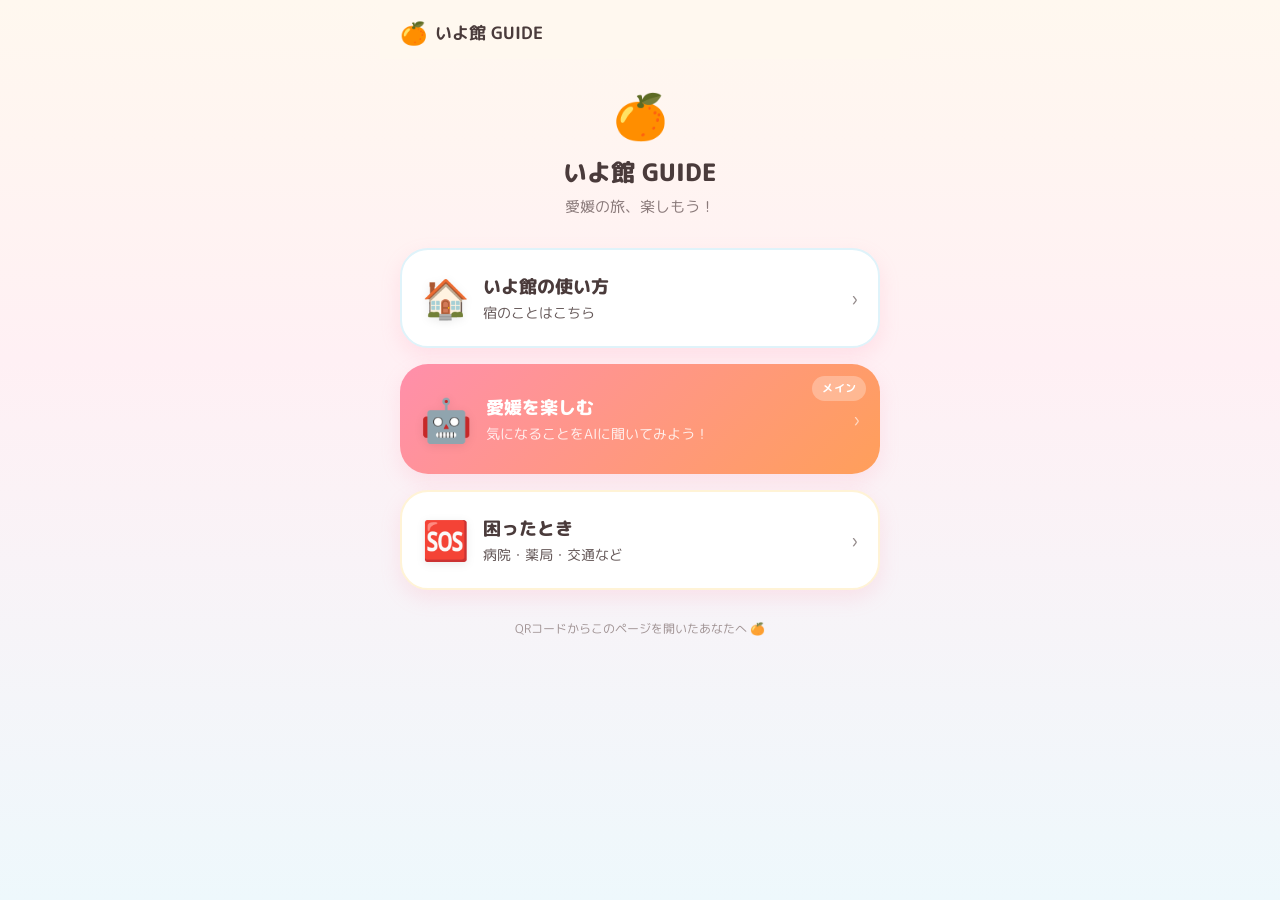
==== index.html @ 909f857b "Phase 1: いよ館 GUIDE プロトタイプ 宿の使い方・愛媛を楽しむ(質問チップ→ChatGPT導線)・困ったときの3本柱を実装  Co-Authored-By: Claude Sonnet " ====
<!DOCTYPE html>
<html lang="ja">
<head>
<meta charset="UTF-8" />
<meta name="viewport" content="width=device-width, initial-scale=1, viewport-fit=cover, maximum-scale=1" />
<title>いよ館 GUIDE｜愛媛の旅コンシェルジュ</title>
<meta name="description" content="いよ館に泊まったら、これを開くだけ。宿の使い方と、愛媛の旅の質問をタップしてAIに聞ける旅コンシェルジュサイト。" />
<meta name="theme-color" content="#ff9f5a" />

<link rel="icon" type="image/svg+xml" href="data:image/svg+xml,%3Csvg xmlns='http://www.w3.org/2000/svg' viewBox='0 0 100 100'%3E%3Cdefs%3E%3ClinearGradient id='g' x1='0' y1='0' x2='1' y2='1'%3E%3Cstop offset='0' stop-color='%23ff9f5a'/%3E%3Cstop offset='1' stop-color='%23ff8fab'/%3E%3C/linearGradient%3E%3C/defs%3E%3Crect width='100' height='100' rx='24' fill='url(%23g)'/%3E%3Ctext x='50' y='66' font-size='54' text-anchor='middle' font-family='sans-serif'%3E%F0%9F%8D%8A%3C/text%3E%3C/svg%3E" />
<link rel="apple-touch-icon" href="data:image/svg+xml,%3Csvg xmlns='http://www.w3.org/2000/svg' viewBox='0 0 180 180'%3E%3Cdefs%3E%3ClinearGradient id='g' x1='0' y1='0' x2='1' y2='1'%3E%3Cstop offset='0' stop-color='%23ff9f5a'/%3E%3Cstop offset='1' stop-color='%23ff8fab'/%3E%3C/linearGradient%3E%3C/defs%3E%3Crect width='180' height='180' fill='url(%23g)'/%3E%3Ctext x='90' y='120' font-size='100' text-anchor='middle' font-family='sans-serif'%3E%F0%9F%8D%8A%3C/text%3E%3C/svg%3E" />
<link rel="manifest" href="manifest.json" />

<link rel="preconnect" href="https://fonts.googleapis.com" />
<link rel="preconnect" href="https://fonts.gstatic.com" crossorigin />
<link href="https://fonts.googleapis.com/css2?family=M+PLUS+Rounded+1c:wght@400;500;700;800;900&display=swap" rel="stylesheet" />

<link rel="stylesheet" href="style.css" />
</head>
<body>
<div id="app"></div>

<script src="data.js"></script>
<script src="app.js"></script>
</body>
</html>
---- style.css ----
/* ============================================================
   いよ館 GUIDE - スタイル
   原宿かわいい × 愛媛 × 旅行 × AI
   ============================================================ */

:root {
  --pink: #ff8fab;
  --pink-soft: #ffe3ec;
  --yellow: #ffca3a;
  --yellow-soft: #fff3d6;
  --orange: #ff9f5a;
  --orange-soft: #ffe8d6;
  --blue: #6fc3df;
  --blue-soft: #dff3fa;
  --cream: #fffaf2;
  --ink: #4a3b3b;
  --ink-soft: #8a7a7a;
  --white: #ffffff;
  --shadow: 0 8px 20px rgba(255, 143, 171, 0.18);
  --shadow-soft: 0 4px 14px rgba(74, 59, 59, 0.08);
  --radius-lg: 28px;
  --radius-md: 20px;
  --radius-sm: 14px;
}

* {
  box-sizing: border-box;
}

html,
body {
  margin: 0;
  padding: 0;
}

body {
  font-family: "M PLUS Rounded 1c", "Hiragino Maru Gothic ProN", "BIZ UDPGothic",
    "Yu Gothic", "Meiryo", sans-serif;
  background: linear-gradient(180deg, #fff8ef 0%, #fff0f4 40%, #eef8fc 100%);
  background-attachment: fixed;
  color: var(--ink);
  -webkit-font-smoothing: antialiased;
  min-height: 100vh;
}

#app {
  max-width: 520px;
  margin: 0 auto;
  min-height: 100vh;
  padding-bottom: 48px;
  position: relative;
}

/* ---------- ヘッダー ---------- */
.top-header {
  display: flex;
  align-items: center;
  gap: 10px;
  padding: 16px 20px 10px;
  position: sticky;
  top: 0;
  z-index: 20;
  background: rgba(255, 248, 239, 0.85);
  backdrop-filter: blur(6px);
}

.logo-link {
  display: flex;
  align-items: center;
  gap: 8px;
  text-decoration: none;
  color: var(--ink);
  font-weight: 700;
  font-size: 17px;
}

.logo-link .logo-emoji {
  font-size: 22px;
}

.back-btn {
  border: none;
  background: var(--white);
  box-shadow: var(--shadow-soft);
  width: 40px;
  height: 40px;
  border-radius: 50%;
  font-size: 18px;
  display: flex;
  align-items: center;
  justify-content: center;
  cursor: pointer;
  flex: none;
  color: var(--ink);
}

.back-btn:active {
  transform: scale(0.94);
}

.header-title {
  font-weight: 700;
  font-size: 16px;
  flex: 1;
  overflow: hidden;
  text-overflow: ellipsis;
  white-space: nowrap;
}

/* ---------- 汎用レイアウト ---------- */
.view {
  padding: 6px 20px 30px;
  animation: fadeSlideIn 0.28s ease;
}

@keyframes fadeSlideIn {
  from {
    opacity: 0;
    transform: translateY(10px);
  }
  to {
    opacity: 1;
    transform: translateY(0);
  }
}

.hero {
  text-align: center;
  padding: 18px 8px 22px;
}

.hero-emoji {
  font-size: 44px;
  display: block;
  margin-bottom: 6px;
}

.hero h1 {
  font-size: 24px;
  margin: 0 0 6px;
  font-weight: 800;
}

.hero p {
  margin: 0;
  color: var(--ink-soft);
  font-size: 15px;
}

.section-title {
  font-size: 15px;
  font-weight: 800;
  color: var(--ink-soft);
  margin: 22px 4px 10px;
  display: flex;
  align-items: center;
  gap: 6px;
}

.section-desc {
  margin: -4px 4px 14px;
  color: var(--ink-soft);
  font-size: 13.5px;
}

/* ---------- ホームの3大カード ---------- */
.home-cards {
  display: flex;
  flex-direction: column;
  gap: 16px;
  margin-top: 8px;
}

.home-card {
  display: flex;
  align-items: center;
  gap: 14px;
  padding: 20px;
  border-radius: var(--radius-lg);
  text-decoration: none;
  color: var(--ink);
  box-shadow: var(--shadow);
  border: none;
  cursor: pointer;
  text-align: left;
  width: 100%;
  font-family: inherit;
  position: relative;
  overflow: hidden;
  transition: transform 0.15s ease;
}

.home-card:active {
  transform: scale(0.98);
}

.home-card.main {
  background: linear-gradient(135deg, var(--pink) 0%, var(--orange) 100%);
  color: var(--white);
  padding: 24px 20px;
}

.home-card.house {
  background: var(--white);
  border: 2px solid var(--blue-soft);
}

.home-card.help {
  background: var(--white);
  border: 2px solid var(--yellow-soft);
}

.home-card .card-emoji {
  font-size: 38px;
  flex: none;
  filter: drop-shadow(0 2px 4px rgba(0, 0, 0, 0.08));
}

.home-card .card-text {
  min-width: 0;
}

.home-card .card-text .card-sub {
  display: block;
}

.home-card.main .card-emoji {
  font-size: 42px;
}

.home-card .card-text {
  display: flex;
  flex-direction: column;
  gap: 3px;
}

.home-card .card-text .card-title {
  font-weight: 800;
  font-size: 18px;
}

.home-card .card-text .card-sub {
  font-size: 13.5px;
  opacity: 0.85;
}

.home-card .card-badge {
  position: absolute;
  top: 12px;
  right: 14px;
  background: rgba(255, 255, 255, 0.28);
  color: var(--white);
  font-size: 11px;
  font-weight: 700;
  padding: 4px 10px;
  border-radius: 20px;
  letter-spacing: 0.02em;
}

.home-card .card-arrow {
  margin-left: auto;
  font-size: 20px;
  flex: none;
  opacity: 0.6;
}

/* ---------- グリッド（施設一覧・カテゴリー一覧） ---------- */
.grid-2 {
  display: grid;
  grid-template-columns: 1fr 1fr;
  gap: 12px;
}

.tile {
  background: var(--white);
  border-radius: var(--radius-md);
  padding: 18px 12px;
  text-align: center;
  box-shadow: var(--shadow-soft);
  border: none;
  cursor: pointer;
  font-family: inherit;
  color: var(--ink);
  display: flex;
  flex-direction: column;
  align-items: center;
  gap: 8px;
  transition: transform 0.15s ease;
}

.tile:active {
  transform: scale(0.96);
}

.tile .tile-emoji {
  font-size: 30px;
}

.tile .tile-title {
  font-weight: 700;
  font-size: 13.5px;
  line-height: 1.3;
}

.tile.c-pink { background: var(--pink-soft); }
.tile.c-orange { background: var(--orange-soft); }
.tile.c-blue { background: var(--blue-soft); }
.tile.c-yellow { background: var(--yellow-soft); }

/* 今日どうする？の特別カード */
.today-card {
  display: flex;
  align-items: center;
  gap: 14px;
  padding: 20px;
  border-radius: var(--radius-lg);
  background: linear-gradient(135deg, #ffd36e 0%, #ff9f5a 100%);
  color: var(--white);
  box-shadow: var(--shadow);
  border: none;
  cursor: pointer;
  width: 100%;
  text-align: left;
  font-family: inherit;
  margin-bottom: 18px;
}

.today-card .card-emoji {
  font-size: 40px;
}

.today-card .card-title {
  font-weight: 800;
  font-size: 18px;
}

.today-card .card-sub {
  font-size: 13px;
  opacity: 0.9;
}

/* ---------- 質問チップ ---------- */
.chip-list {
  display: flex;
  flex-direction: column;
  gap: 10px;
}

.chip-card {
  display: flex;
  align-items: center;
  gap: 10px;
  background: var(--white);
  border-radius: var(--radius-sm);
  padding: 14px 14px;
  box-shadow: var(--shadow-soft);
}

.chip-main {
  flex: 1;
  border: none;
  background: transparent;
  text-align: left;
  font-family: inherit;
  font-size: 14.5px;
  font-weight: 700;
  color: var(--ink);
  cursor: pointer;
  padding: 4px 2px;
}

.chip-copy {
  flex: none;
  border: none;
  background: var(--cream);
  width: 38px;
  height: 38px;
  border-radius: 50%;
  font-size: 15px;
  cursor: pointer;
  display: flex;
  align-items: center;
  justify-content: center;
}

.chip-copy:active {
  transform: scale(0.9);
}

.chip-copy.copied {
  background: var(--blue-soft);
}

.category-banner {
  border-radius: var(--radius-lg);
  padding: 22px 18px;
  margin-bottom: 18px;
  color: var(--white);
  text-align: center;
}

.category-banner .banner-emoji {
  font-size: 34px;
  display: block;
  margin-bottom: 6px;
}

.category-banner .banner-title {
  font-weight: 800;
  font-size: 19px;
  margin-bottom: 2px;
}

.category-banner .banner-sub {
  font-size: 13.5px;
  opacity: 0.9;
}

.category-banner.bg-pink { background: linear-gradient(135deg, #ff8fab, #ffb6c1); }
.category-banner.bg-orange { background: linear-gradient(135deg, #ff9f5a, #ffca7a); }
.category-banner.bg-blue { background: linear-gradient(135deg, #6fc3df, #9fdcee); }
.category-banner.bg-yellow { background: linear-gradient(135deg, #ffca3a, #ffdd6e); color: var(--ink); }

/* ---------- 施設詳細 ---------- */
.detail-photo {
  height: 160px;
  border-radius: var(--radius-md);
  background: repeating-linear-gradient(
    45deg,
    #fff0f4,
    #fff0f4 10px,
    #ffe8ee 10px,
    #ffe8ee 20px
  );
  display: flex;
  align-items: center;
  justify-content: center;
  color: var(--ink-soft);
  font-size: 13.5px;
  margin-bottom: 16px;
  text-align: center;
  padding: 12px;
}

.step-list {
  list-style: none;
  margin: 0 0 16px;
  padding: 0;
  display: flex;
  flex-direction: column;
  gap: 10px;
}

.step-list li {
  display: flex;
  gap: 12px;
  align-items: flex-start;
  background: var(--white);
  border-radius: var(--radius-sm);
  padding: 12px 14px;
  box-shadow: var(--shadow-soft);
  font-size: 14px;
}

.step-num {
  flex: none;
  width: 26px;
  height: 26px;
  border-radius: 50%;
  background: var(--orange-soft);
  color: var(--orange);
  font-weight: 800;
  font-size: 13px;
  display: flex;
  align-items: center;
  justify-content: center;
}

.owner-note {
  border: 2px dashed #f3c9d4;
  border-radius: var(--radius-sm);
  padding: 14px;
  font-size: 13px;
  color: var(--ink-soft);
  text-align: center;
  background: #fffafc;
}

/* ---------- 困ったとき ---------- */
.help-list {
  display: flex;
  flex-direction: column;
  gap: 10px;
}

.help-item {
  background: var(--white);
  border-radius: var(--radius-sm);
  box-shadow: var(--shadow-soft);
  overflow: hidden;
}

.help-head {
  display: flex;
  align-items: center;
  gap: 12px;
  padding: 14px;
  width: 100%;
  border: none;
  background: transparent;
  font-family: inherit;
  cursor: pointer;
  text-align: left;
}

.help-head .help-emoji {
  font-size: 24px;
  flex: none;
}

.help-head .help-title {
  flex: 1;
  font-weight: 700;
  font-size: 15px;
}

.help-head .chevron {
  color: var(--ink-soft);
  transition: transform 0.2s ease;
}

.help-item.open .chevron {
  transform: rotate(90deg);
}

.help-body {
  display: none;
  padding: 0 14px 16px;
}

.help-item.open .help-body {
  display: block;
}

.help-field {
  font-size: 13.5px;
  color: var(--ink-soft);
  margin-bottom: 4px;
}

.help-note {
  border: 2px dashed #d8ecf4;
  border-radius: var(--radius-sm);
  padding: 10px 12px;
  font-size: 12.5px;
  color: var(--ink-soft);
  margin-bottom: 10px;
  background: #f7fcfe;
}

.help-actions {
  display: flex;
  gap: 8px;
  margin-top: 8px;
  flex-wrap: wrap;
}

.pill-btn {
  flex: 1;
  min-width: 120px;
  text-align: center;
  padding: 10px 10px;
  border-radius: 20px;
  border: none;
  font-family: inherit;
  font-weight: 700;
  font-size: 12.5px;
  cursor: pointer;
  text-decoration: none;
  display: inline-flex;
  align-items: center;
  justify-content: center;
  gap: 4px;
}

.pill-btn.map {
  background: var(--blue-soft);
  color: #227a99;
}

.pill-btn.ai {
  background: var(--pink-soft);
  color: #c23a63;
}

/* ---------- CTAボタン（ChatGPTへ） ---------- */
.cta-btn {
  display: flex;
  align-items: center;
  justify-content: center;
  gap: 8px;
  width: 100%;
  padding: 15px;
  border-radius: 26px;
  border: none;
  background: linear-gradient(135deg, #10a37f, #1ac599);
  color: var(--white);
  font-weight: 800;
  font-size: 15px;
  cursor: pointer;
  box-shadow: 0 8px 18px rgba(16, 163, 127, 0.3);
  text-decoration: none;
  font-family: inherit;
}

.cta-btn:active {
  transform: scale(0.98);
}

/* ---------- 今日どうする？フォーム ---------- */
.field-block {
  margin-bottom: 18px;
}

.field-label {
  font-weight: 700;
  font-size: 14px;
  margin-bottom: 8px;
}

.option-row {
  display: flex;
  flex-wrap: wrap;
  gap: 8px;
}

.option-btn {
  padding: 9px 14px;
  border-radius: 20px;
  border: 2px solid #ffe0c2;
  background: var(--white);
  font-family: inherit;
  font-size: 13.5px;
  font-weight: 700;
  color: var(--ink);
  cursor: pointer;
}

.option-btn.selected {
  background: linear-gradient(135deg, #ffd36e, #ff9f5a);
  border-color: transparent;
  color: var(--white);
}

.sticky-cta {
  position: sticky;
  bottom: 14px;
  margin-top: 20px;
}

/* ---------- 空きスペース / フッター ---------- */
.footer-note {
  text-align: center;
  color: var(--ink-soft);
  font-size: 12px;
  margin-top: 30px;
  opacity: 0.8;
}

/* ---------- トースト ---------- */
.toast {
  position: fixed;
  left: 50%;
  bottom: 26px;
  transform: translateX(-50%) translateY(20px);
  background: var(--ink);
  color: var(--white);
  padding: 10px 20px;
  border-radius: 20px;
  font-size: 13px;
  opacity: 0;
  pointer-events: none;
  transition: all 0.25s ease;
  z-index: 50;
  white-space: nowrap;
}

.toast.show {
  opacity: 1;
  transform: translateX(-50%) translateY(0);
}
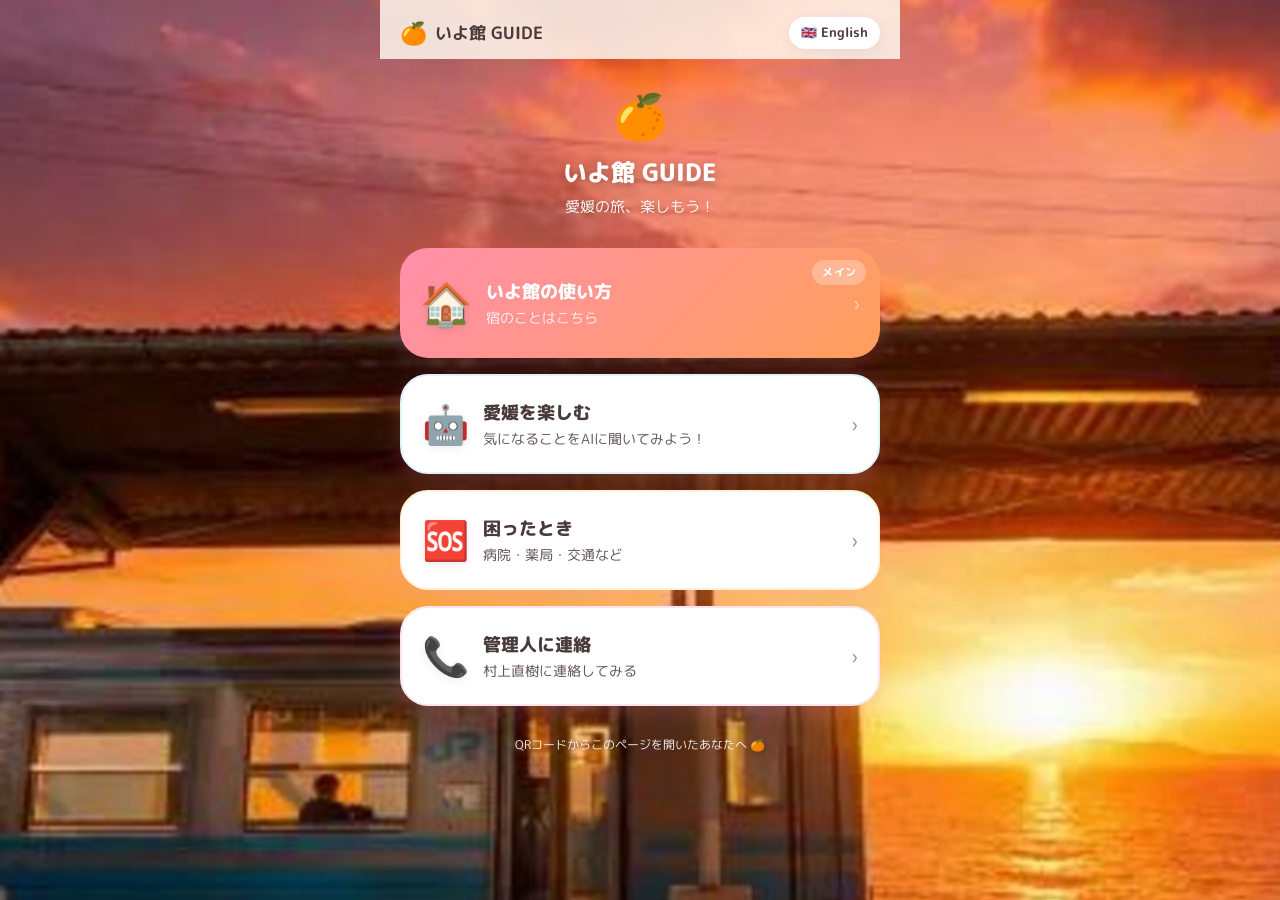
==== commit dac9259b: "ファビコン・ホーム画面アイコンをみかんのベクターアイコンに変更 角丸四角の背景を廃止し、背景透過のみかん単体(葉・軸付き)をアイコン全体に大きく配置。 JP/EN両方のfavicon・apple-to" ====
--- a/index.html
+++ b/index.html
@@ -7,8 +7,8 @@
 <meta name="description" content="いよ館に泊まったら、これを開くだけ。宿の使い方と、愛媛の旅の質問をタップしてAIに聞ける旅コンシェルジュサイト。" />
 <meta name="theme-color" content="#ff9f5a" />
 
-<link rel="icon" type="image/svg+xml" href="data:image/svg+xml,%3Csvg xmlns='http://www.w3.org/2000/svg' viewBox='0 0 100 100'%3E%3Cdefs%3E%3ClinearGradient id='g' x1='0' y1='0' x2='1' y2='1'%3E%3Cstop offset='0' stop-color='%23ff9f5a'/%3E%3Cstop offset='1' stop-color='%23ff8fab'/%3E%3C/linearGradient%3E%3C/defs%3E%3Crect width='100' height='100' rx='24' fill='url(%23g)'/%3E%3Ctext x='50' y='66' font-size='54' text-anchor='middle' font-family='sans-serif'%3E%F0%9F%8D%8A%3C/text%3E%3C/svg%3E" />
-<link rel="apple-touch-icon" href="data:image/svg+xml,%3Csvg xmlns='http://www.w3.org/2000/svg' viewBox='0 0 180 180'%3E%3Cdefs%3E%3ClinearGradient id='g' x1='0' y1='0' x2='1' y2='1'%3E%3Cstop offset='0' stop-color='%23ff9f5a'/%3E%3Cstop offset='1' stop-color='%23ff8fab'/%3E%3C/linearGradient%3E%3C/defs%3E%3Crect width='180' height='180' fill='url(%23g)'/%3E%3Ctext x='90' y='120' font-size='100' text-anchor='middle' font-family='sans-serif'%3E%F0%9F%8D%8A%3C/text%3E%3C/svg%3E" />
+<link rel="icon" type="image/svg+xml" href="data:image/svg+xml,%3Csvg%20xmlns%3D%22http%3A%2F%2Fwww.w3.org%2F2000%2Fsvg%22%20viewBox%3D%220%200%20100%20100%22%3E%3Cdefs%3E%3CradialGradient%20id%3D%22b%22%20cx%3D%2234%25%22%20cy%3D%2230%25%22%20r%3D%2278%25%22%3E%3Cstop%20offset%3D%220%25%22%20stop-color%3D%22%23ffc670%22%2F%3E%3Cstop%20offset%3D%2255%25%22%20stop-color%3D%22%23ff9f1c%22%2F%3E%3Cstop%20offset%3D%22100%25%22%20stop-color%3D%22%23f2760a%22%2F%3E%3C%2FradialGradient%3E%3C%2Fdefs%3E%3Cpath%20d%3D%22M50%2020%20C54%2010%2066%208%2074%2015%20C66%2021%2056%2022%2050%2020%20Z%22%20fill%3D%22%235cb85c%22%2F%3E%3Cpath%20d%3D%22M50%2020%20C46%2010%2034%208%2026%2015%20C34%2021%2044%2022%2050%2020%20Z%22%20fill%3D%22%234a9e4a%22%2F%3E%3Crect%20x%3D%2247%22%20y%3D%2214%22%20width%3D%226%22%20height%3D%2210%22%20rx%3D%223%22%20fill%3D%22%237a4a24%22%2F%3E%3Ccircle%20cx%3D%2250%22%20cy%3D%2258%22%20r%3D%2241%22%20fill%3D%22url(%23b)%22%2F%3E%3Cellipse%20cx%3D%2235%22%20cy%3D%2242%22%20rx%3D%2211%22%20ry%3D%227%22%20fill%3D%22%23ffffff%22%20opacity%3D%220.32%22%2F%3E%3C%2Fsvg%3E" />
+<link rel="apple-touch-icon" href="data:image/svg+xml,%3Csvg%20xmlns%3D%22http%3A%2F%2Fwww.w3.org%2F2000%2Fsvg%22%20viewBox%3D%220%200%20100%20100%22%3E%3Cdefs%3E%3CradialGradient%20id%3D%22b2%22%20cx%3D%2234%25%22%20cy%3D%2230%25%22%20r%3D%2278%25%22%3E%3Cstop%20offset%3D%220%25%22%20stop-color%3D%22%23ffc670%22%2F%3E%3Cstop%20offset%3D%2255%25%22%20stop-color%3D%22%23ff9f1c%22%2F%3E%3Cstop%20offset%3D%22100%25%22%20stop-color%3D%22%23f2760a%22%2F%3E%3C%2FradialGradient%3E%3C%2Fdefs%3E%3Cpath%20d%3D%22M50%2020%20C54%2010%2066%208%2074%2015%20C66%2021%2056%2022%2050%2020%20Z%22%20fill%3D%22%235cb85c%22%2F%3E%3Cpath%20d%3D%22M50%2020%20C46%2010%2034%208%2026%2015%20C34%2021%2044%2022%2050%2020%20Z%22%20fill%3D%22%234a9e4a%22%2F%3E%3Crect%20x%3D%2247%22%20y%3D%2214%22%20width%3D%226%22%20height%3D%2210%22%20rx%3D%223%22%20fill%3D%22%237a4a24%22%2F%3E%3Ccircle%20cx%3D%2250%22%20cy%3D%2258%22%20r%3D%2241%22%20fill%3D%22url(%23b2)%22%2F%3E%3Cellipse%20cx%3D%2235%22%20cy%3D%2242%22%20rx%3D%2211%22%20ry%3D%227%22%20fill%3D%22%23ffffff%22%20opacity%3D%220.32%22%2F%3E%3C%2Fsvg%3E" />
 <link rel="manifest" href="manifest.json" />
 
 <link rel="preconnect" href="https://fonts.googleapis.com" />
--- a/style.css
+++ b/style.css
@@ -36,11 +36,31 @@
 body {
   font-family: "M PLUS Rounded 1c", "Hiragino Maru Gothic ProN", "BIZ UDPGothic",
     "Yu Gothic", "Meiryo", sans-serif;
-  background: linear-gradient(180deg, #fff8ef 0%, #fff0f4 40%, #eef8fc 100%);
-  background-attachment: fixed;
+  background: #fff3ea;
   color: var(--ink);
   -webkit-font-smoothing: antialiased;
   min-height: 100vh;
+  position: relative;
+}
+
+/* 背景写真（下灘駅・夕日）。position:fixedの疑似要素でビューポート基準にすることで、
+   ページが長くてもcoverが正しく効き、iOSでもスクロール時にガクつかない。 */
+body::before {
+  content: "";
+  position: fixed;
+  inset: 0;
+  z-index: -1;
+  background-image: url("assets/bg-sunset.jpg");
+  background-size: cover;
+  background-position: center 30%;
+  background-repeat: no-repeat;
+}
+
+body::after {
+  content: "";
+  position: fixed;
+  inset: 0;
+  z-index: -1;
 }
 
 #app {
@@ -64,6 +84,27 @@
   backdrop-filter: blur(6px);
 }
 
+.lang-switch {
+  margin-left: auto;
+  flex: none;
+  display: inline-flex;
+  align-items: center;
+  gap: 4px;
+  padding: 7px 12px;
+  border-radius: 20px;
+  background: var(--white);
+  box-shadow: var(--shadow-soft);
+  color: var(--ink);
+  text-decoration: none;
+  font-size: 12.5px;
+  font-weight: 700;
+  white-space: nowrap;
+}
+
+.lang-switch:active {
+  transform: scale(0.95);
+}
+
 .logo-link {
   display: flex;
   align-items: center;
@@ -105,6 +146,8 @@
   overflow: hidden;
   text-overflow: ellipsis;
   white-space: nowrap;
+  text-decoration: none;
+  color: inherit;
 }
 
 /* ---------- 汎用レイアウト ---------- */
@@ -139,18 +182,22 @@
   font-size: 24px;
   margin: 0 0 6px;
   font-weight: 800;
+  color: var(--white);
+  text-shadow: 0 2px 10px rgba(0, 0, 0, 0.28);
 }
 
 .hero p {
   margin: 0;
-  color: var(--ink-soft);
+  color: rgba(255, 255, 255, 0.94);
   font-size: 15px;
+  text-shadow: 0 1px 6px rgba(0, 0, 0, 0.24);
 }
 
 .section-title {
   font-size: 15px;
   font-weight: 800;
-  color: var(--ink-soft);
+  color: var(--white);
+  text-shadow: 0 1px 6px rgba(0, 0, 0, 0.24);
   margin: 22px 4px 10px;
   display: flex;
   align-items: center;
@@ -159,7 +206,8 @@
 
 .section-desc {
   margin: -4px 4px 14px;
-  color: var(--ink-soft);
+  color: rgba(255, 255, 255, 0.92);
+  text-shadow: 0 1px 6px rgba(0, 0, 0, 0.24);
   font-size: 13.5px;
 }
 
@@ -208,6 +256,11 @@
 .home-card.help {
   background: var(--white);
   border: 2px solid var(--yellow-soft);
+}
+
+.home-card.contact {
+  background: var(--white);
+  border: 2px solid var(--pink-soft);
 }
 
 .home-card .card-emoji {
@@ -626,6 +679,8 @@
   font-weight: 700;
   font-size: 14px;
   margin-bottom: 8px;
+  color: var(--white);
+  text-shadow: 0 1px 6px rgba(0, 0, 0, 0.24);
 }
 
 .option-row {
@@ -661,10 +716,253 @@
 /* ---------- 空きスペース / フッター ---------- */
 .footer-note {
   text-align: center;
-  color: var(--ink-soft);
+  color: rgba(255, 255, 255, 0.9);
+  text-shadow: 0 1px 6px rgba(0, 0, 0, 0.24);
   font-size: 12px;
   margin-top: 30px;
-  opacity: 0.8;
+}
+
+/* ---------- ページ下部の移動カード（3枚横並び） ---------- */
+.footer-nav {
+  display: flex;
+  gap: 6px;
+  margin: 4px 0 22px;
+}
+
+.footer-nav-card {
+  flex: 1;
+  min-width: 0;
+  display: flex;
+  flex-direction: column;
+  align-items: center;
+  justify-content: center;
+  gap: 6px;
+  padding: 12px 2px;
+  border: none;
+  border-radius: var(--radius-sm);
+  box-shadow: var(--shadow-soft);
+  font-family: inherit;
+  color: var(--ink);
+  cursor: pointer;
+  text-align: center;
+  transition: transform 0.15s ease;
+}
+
+.footer-nav-card:active {
+  transform: scale(0.96);
+}
+
+.footer-nav-card .fn-emoji {
+  font-size: 19px;
+}
+
+.footer-nav-card .fn-label {
+  font-size: 9.5px;
+  font-weight: 700;
+  line-height: 1.25;
+}
+
+.footer-nav-card.fn-house {
+  background: var(--blue-soft);
+}
+
+.footer-nav-card.fn-ehime {
+  background: linear-gradient(135deg, var(--pink), var(--orange));
+  color: var(--white);
+}
+
+.footer-nav-card.fn-help {
+  background: var(--yellow-soft);
+}
+
+.footer-nav-card.fn-current {
+  box-shadow: inset 0 0 0 2px rgba(74, 59, 59, 0.18);
+  opacity: 0.6;
+}
+
+.footer-nav-card.fn-contact {
+  background: var(--pink-soft);
+}
+
+/* ---------- 📞 管理人に連絡 ---------- */
+.contact-hero {
+  text-align: center;
+  padding: 10px 0 6px;
+}
+
+.contact-photo {
+  width: 112px;
+  height: 112px;
+  border-radius: 50%;
+  object-fit: cover;
+  background: var(--white);
+  border: 4px solid var(--white);
+  box-shadow: var(--shadow);
+  margin-bottom: 12px;
+}
+
+.contact-message {
+  margin: 0;
+  font-weight: 700;
+  font-size: 16px;
+  color: var(--white);
+  text-shadow: 0 1px 6px rgba(0, 0, 0, 0.24);
+}
+
+.contact-card {
+  background: var(--white);
+  border-radius: var(--radius-md);
+  box-shadow: var(--shadow-soft);
+  padding: 18px;
+  text-align: center;
+  margin-top: 18px;
+  display: flex;
+  flex-direction: column;
+  gap: 12px;
+}
+
+.contact-name {
+  font-size: 18px;
+  font-weight: 800;
+}
+
+.contact-name.is-placeholder {
+  font-size: 13px;
+  font-weight: 500;
+  color: var(--ink-soft);
+  border: 2px dashed #f3c9d4;
+  border-radius: var(--radius-sm);
+  padding: 10px;
+  background: #fffafc;
+}
+
+.contact-tel-btn {
+  background: linear-gradient(135deg, var(--blue), #8ecae6);
+  box-shadow: 0 8px 18px rgba(111, 195, 223, 0.3);
+}
+
+.sns-row {
+  display: flex;
+  gap: 10px;
+}
+
+.sns-btn {
+  flex: 1;
+  display: flex;
+  align-items: center;
+  justify-content: center;
+  gap: 6px;
+  padding: 11px 10px;
+  border-radius: 20px;
+  background: var(--cream);
+  color: var(--ink);
+  text-decoration: none;
+  font-weight: 700;
+  font-size: 13px;
+}
+
+.sns-btn .sns-emoji {
+  font-size: 15px;
+}
+
+.line-card {
+  background: var(--white);
+  border-radius: var(--radius-md);
+  box-shadow: var(--shadow-soft);
+  padding: 20px;
+  text-align: center;
+  margin-bottom: 6px;
+}
+
+.line-cta-btn {
+  background: linear-gradient(135deg, #06c755, #3ddc84);
+  box-shadow: 0 8px 18px rgba(6, 199, 85, 0.32);
+  margin-bottom: 14px;
+}
+
+.line-id {
+  font-size: 14px;
+  font-weight: 700;
+  margin-bottom: 6px;
+}
+
+.line-id.is-placeholder {
+  font-size: 13px;
+  font-weight: 500;
+  color: var(--ink-soft);
+  border: 2px dashed #f3c9d4;
+  border-radius: var(--radius-sm);
+  padding: 10px;
+  background: #fffafc;
+  margin-bottom: 6px;
+}
+
+.qr-secondary {
+  margin-top: 16px;
+  padding-top: 16px;
+  border-top: 1px dashed #eee2e2;
+}
+
+.line-qr-img {
+  width: 180px;
+  height: 180px;
+  border-radius: var(--radius-sm);
+  box-shadow: var(--shadow-soft);
+  display: block;
+  margin: 0 auto;
+}
+
+.line-qr-img.is-secondary {
+  width: 128px;
+  height: 128px;
+}
+
+.line-hint {
+  margin: 0 0 12px;
+  font-size: 12.5px;
+  color: var(--ink-soft);
+}
+
+/* OGPカード風のリンクカード */
+.link-card {
+  display: block;
+  background: var(--white);
+  border-radius: var(--radius-md);
+  box-shadow: var(--shadow-soft);
+  overflow: hidden;
+  text-decoration: none;
+  color: var(--ink);
+  border: 1px solid #eee2e2;
+}
+
+.link-card-img {
+  width: 100%;
+  aspect-ratio: 1.91 / 1;
+  object-fit: cover;
+  display: block;
+  background: var(--cream);
+}
+
+.link-card-body {
+  padding: 14px 16px 16px;
+}
+
+.link-card-title {
+  font-weight: 800;
+  font-size: 15.5px;
+  margin-bottom: 3px;
+}
+
+.link-card-desc {
+  font-size: 13px;
+  color: var(--ink-soft);
+  margin-bottom: 6px;
+}
+
+.link-card-url {
+  font-size: 11.5px;
+  color: #7a9a3a;
+  font-weight: 700;
 }
 
 /* ---------- トースト ---------- */
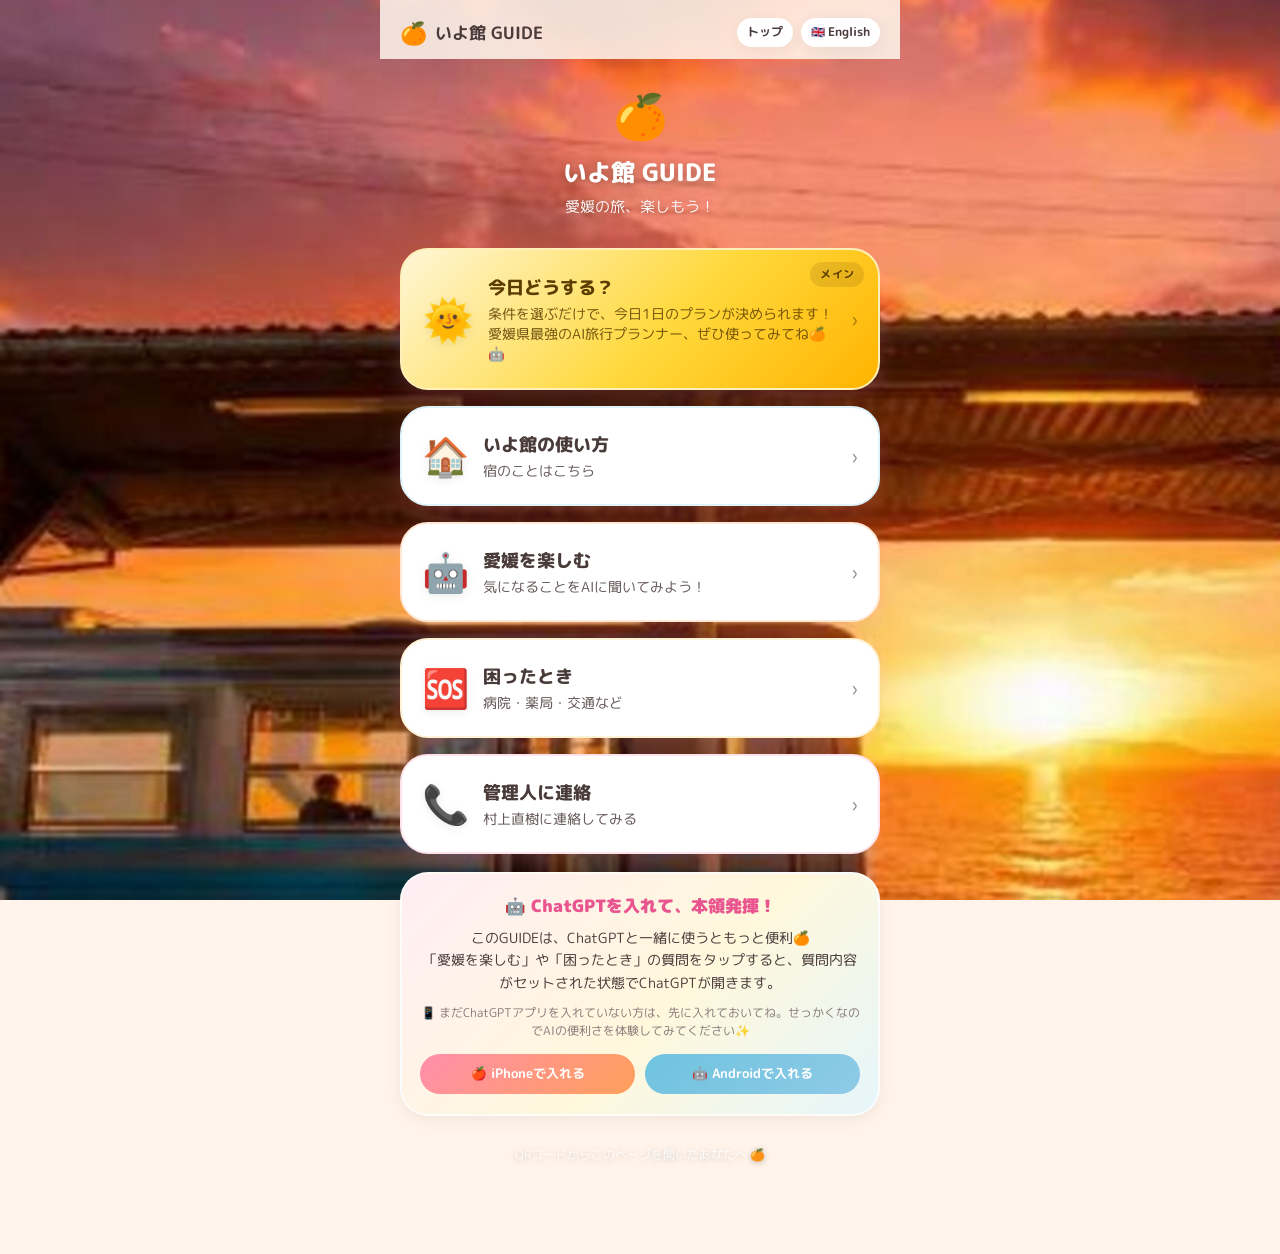
==== commit 575f83bf: "全ページ共通の背景をループ動画に変更 body::beforeの夕日写真をz-index:-2のフォールバックとして残しつつ、その上に <video autoplay loop muted plays" ====
--- a/index.html
+++ b/index.html
@@ -18,6 +18,9 @@
 <link rel="stylesheet" href="style.css" />
 </head>
 <body>
+<video class="site-bg-video" autoplay loop muted playsinline>
+  <source src="assets/house-loop.mp4" type="video/mp4" />
+</video>
 <div id="app"></div>
 
 <script src="data.js"></script>
--- a/style.css
+++ b/style.css
@@ -49,18 +49,23 @@
   content: "";
   position: fixed;
   inset: 0;
-  z-index: -1;
+  z-index: -2;
   background-image: url("assets/bg-sunset.jpg");
   background-size: cover;
   background-position: center 30%;
   background-repeat: no-repeat;
 }
 
-body::after {
-  content: "";
+/* 全ページ共通の背景ループ動画。読み込み前/失敗時は body::before の写真がそのまま見える */
+.site-bg-video {
   position: fixed;
   inset: 0;
   z-index: -1;
+  width: 100%;
+  height: 100%;
+  object-fit: cover;
+  object-position: center 30%;
+  pointer-events: none;
 }
 
 #app {
@@ -75,7 +80,7 @@
 .top-header {
   display: flex;
   align-items: center;
-  gap: 10px;
+  gap: 8px;
   padding: 16px 20px 10px;
   position: sticky;
   top: 0;
@@ -84,24 +89,29 @@
   backdrop-filter: blur(6px);
 }
 
-.lang-switch {
-  margin-left: auto;
+.lang-switch,
+.top-link {
   flex: none;
   display: inline-flex;
   align-items: center;
   gap: 4px;
-  padding: 7px 12px;
+  padding: 6px 10px;
   border-radius: 20px;
   background: var(--white);
   box-shadow: var(--shadow-soft);
   color: var(--ink);
   text-decoration: none;
-  font-size: 12.5px;
+  font-size: 11.5px;
   font-weight: 700;
   white-space: nowrap;
 }
 
-.lang-switch:active {
+.top-link {
+  margin-left: auto;
+}
+
+.lang-switch:active,
+.top-link:active {
   transform: scale(0.95);
 }
 
@@ -170,6 +180,70 @@
 .hero {
   text-align: center;
   padding: 18px 8px 22px;
+}
+
+/* ---------- いよ館の使い方：背景ループ動画ヒーロー（試験実装） ---------- */
+.house-hero-video {
+  position: relative;
+  width: 100%;
+  height: 220px;
+  border-radius: var(--radius-lg);
+  overflow: hidden;
+  margin: 8px 0 18px;
+  box-shadow: var(--shadow);
+  background: var(--cream);
+}
+
+.house-hero-video-el {
+  position: absolute;
+  inset: 0;
+  width: 100%;
+  height: 100%;
+  object-fit: cover;
+  object-position: center;
+}
+
+.house-hero-video-overlay {
+  position: absolute;
+  inset: 0;
+  background: linear-gradient(180deg, rgba(20, 12, 8, 0.12) 0%, rgba(20, 12, 8, 0.48) 100%);
+}
+
+.house-hero-video-text {
+  position: relative;
+  z-index: 1;
+  height: 100%;
+  display: flex;
+  flex-direction: column;
+  align-items: center;
+  justify-content: center;
+  text-align: center;
+  padding: 16px;
+}
+
+.house-hero-video-text .hero-emoji {
+  font-size: 38px;
+  display: block;
+  margin-bottom: 4px;
+  filter: drop-shadow(0 2px 6px rgba(0, 0, 0, 0.35));
+}
+
+.house-hero-video-text h1 {
+  color: var(--white);
+  margin: 2px 0 4px;
+  text-shadow: 0 2px 8px rgba(0, 0, 0, 0.35);
+}
+
+.house-hero-video-text p {
+  color: rgba(255, 255, 255, 0.92);
+  margin: 0;
+  text-shadow: 0 1px 6px rgba(0, 0, 0, 0.3);
+}
+
+@media (min-width: 600px) {
+  .house-hero-video {
+    height: 300px;
+  }
 }
 
 .hero-emoji {
@@ -243,9 +317,65 @@
 }
 
 .home-card.main {
-  background: linear-gradient(135deg, var(--pink) 0%, var(--orange) 100%);
-  color: var(--white);
+  background: linear-gradient(135deg, #fff6d8 0%, #ffd93d 55%, #ffb300 100%);
+  border: 2px solid #ffefb8;
+  color: #5c3d00;
   padding: 24px 20px;
+  animation: cardGoldGlow 2.4s ease-in-out infinite;
+}
+
+.home-card.main .card-badge {
+  background: rgba(92, 61, 0, 0.14);
+  color: #5c3d00;
+}
+
+.home-card.main .card-arrow {
+  color: #5c3d00;
+  opacity: 0.55;
+}
+
+.home-card.main::after {
+  content: "";
+  position: absolute;
+  top: 0;
+  left: -60%;
+  width: 45%;
+  height: 100%;
+  background: linear-gradient(115deg, transparent, rgba(255, 255, 255, 0.85), transparent);
+  transform: skewX(-20deg);
+  animation: cardGoldShine 2.8s ease-in-out infinite;
+  pointer-events: none;
+}
+
+@keyframes cardGoldGlow {
+  0%,
+  100% {
+    box-shadow: var(--shadow), 0 0 8px rgba(255, 190, 0, 0.35);
+  }
+  50% {
+    box-shadow: var(--shadow), 0 0 20px rgba(255, 190, 0, 0.85);
+  }
+}
+
+@keyframes cardGoldShine {
+  0% {
+    left: -60%;
+  }
+  45% {
+    left: 130%;
+  }
+  100% {
+    left: 130%;
+  }
+}
+
+@media (prefers-reduced-motion: reduce) {
+  .home-card.main {
+    animation: none;
+  }
+  .home-card.main::after {
+    display: none;
+  }
 }
 
 .home-card.house {
@@ -261,6 +391,11 @@
 .home-card.contact {
   background: var(--white);
   border: 2px solid var(--pink-soft);
+}
+
+.home-card.ehime {
+  background: var(--white);
+  border: 2px solid var(--orange-soft);
 }
 
 .home-card .card-emoji {
@@ -295,6 +430,71 @@
 .home-card .card-text .card-sub {
   font-size: 13.5px;
   opacity: 0.85;
+}
+
+/* ---------- ChatGPTアプリ案内カード（トップページのみ） ---------- */
+.promo-card {
+  background: linear-gradient(135deg, #ffeef5 0%, #fff8dc 55%, #e6f6fb 100%);
+  border: 2px solid rgba(255, 255, 255, 0.7);
+  border-radius: var(--radius-lg);
+  padding: 20px 18px;
+  margin-top: 18px;
+  box-shadow: var(--shadow-soft);
+  text-align: center;
+}
+
+.promo-title {
+  font-weight: 900;
+  font-size: 16.5px;
+  color: #e8558f;
+  line-height: 1.4;
+  margin: 0 0 10px;
+}
+
+.promo-lead {
+  font-size: 13.5px;
+  color: var(--ink);
+  line-height: 1.65;
+  margin: 0 0 10px;
+}
+
+.promo-note {
+  font-size: 12px;
+  color: var(--ink-soft);
+  line-height: 1.5;
+  margin: 0 0 14px;
+}
+
+.promo-actions {
+  display: flex;
+  gap: 10px;
+}
+
+.promo-btn {
+  flex: 1;
+  display: flex;
+  align-items: center;
+  justify-content: center;
+  gap: 6px;
+  padding: 11px 8px;
+  border-radius: 20px;
+  font-weight: 700;
+  font-size: 12.5px;
+  text-decoration: none;
+  color: var(--white);
+  white-space: nowrap;
+}
+
+.promo-btn:active {
+  transform: scale(0.97);
+}
+
+.promo-btn.ios {
+  background: linear-gradient(135deg, var(--pink), var(--orange));
+}
+
+.promo-btn.android {
+  background: linear-gradient(135deg, var(--blue), #8ecae6);
 }
 
 .home-card .card-badge {
@@ -539,111 +739,81 @@
   background: #fffafc;
 }
 
-/* ---------- 困ったとき ---------- */
-.help-list {
+/* ---------- 困ったとき（緊急バナー + SOSチップ） ---------- */
+.emergency-banner {
+  background: linear-gradient(135deg, #ff5f6d, #ff8f70);
+  border-radius: var(--radius-lg);
+  padding: 18px;
+  margin-bottom: 20px;
+  box-shadow: var(--shadow);
+}
+
+.emergency-banner-title {
+  color: var(--white);
+  text-align: center;
+  font-weight: 800;
+  font-size: 14px;
+  margin-bottom: 12px;
+}
+
+.emergency-actions {
+  display: flex;
+  gap: 10px;
+}
+
+.emergency-btn {
+  flex: 1;
   display: flex;
   flex-direction: column;
-  gap: 10px;
-}
-
-.help-item {
-  background: var(--white);
-  border-radius: var(--radius-sm);
-  box-shadow: var(--shadow-soft);
-  overflow: hidden;
-}
-
-.help-head {
+  align-items: center;
+  gap: 4px;
+  background: rgba(255, 255, 255, 0.2);
+  border-radius: var(--radius-md);
+  padding: 12px 8px;
+  color: var(--white);
+  text-decoration: none;
+  font-weight: 700;
+  font-size: 12.5px;
+  text-align: center;
+}
+
+.emergency-btn:active {
+  transform: scale(0.97);
+}
+
+.emergency-btn .emergency-num {
+  font-size: 22px;
+  font-weight: 800;
+}
+
+.sos-chip-main {
   display: flex;
   align-items: center;
   gap: 12px;
-  padding: 14px;
   width: 100%;
-  border: none;
-  background: transparent;
-  font-family: inherit;
-  cursor: pointer;
-  text-align: left;
-}
-
-.help-head .help-emoji {
-  font-size: 24px;
+}
+
+.sos-emoji {
   flex: none;
-}
-
-.help-head .help-title {
-  flex: 1;
-  font-weight: 700;
-  font-size: 15px;
-}
-
-.help-head .chevron {
+  font-size: 26px;
+}
+
+.sos-text {
+  display: flex;
+  flex-direction: column;
+  gap: 2px;
+  min-width: 0;
+}
+
+.sos-title {
+  font-weight: 800;
+  font-size: 14.5px;
+}
+
+.sos-sub {
+  font-weight: 500;
+  font-size: 12px;
   color: var(--ink-soft);
-  transition: transform 0.2s ease;
-}
-
-.help-item.open .chevron {
-  transform: rotate(90deg);
-}
-
-.help-body {
-  display: none;
-  padding: 0 14px 16px;
-}
-
-.help-item.open .help-body {
-  display: block;
-}
-
-.help-field {
-  font-size: 13.5px;
-  color: var(--ink-soft);
-  margin-bottom: 4px;
-}
-
-.help-note {
-  border: 2px dashed #d8ecf4;
-  border-radius: var(--radius-sm);
-  padding: 10px 12px;
-  font-size: 12.5px;
-  color: var(--ink-soft);
-  margin-bottom: 10px;
-  background: #f7fcfe;
-}
-
-.help-actions {
-  display: flex;
-  gap: 8px;
-  margin-top: 8px;
-  flex-wrap: wrap;
-}
-
-.pill-btn {
-  flex: 1;
-  min-width: 120px;
-  text-align: center;
-  padding: 10px 10px;
-  border-radius: 20px;
-  border: none;
-  font-family: inherit;
-  font-weight: 700;
-  font-size: 12.5px;
-  cursor: pointer;
-  text-decoration: none;
-  display: inline-flex;
-  align-items: center;
-  justify-content: center;
-  gap: 4px;
-}
-
-.pill-btn.map {
-  background: var(--blue-soft);
-  color: #227a99;
-}
-
-.pill-btn.ai {
-  background: var(--pink-soft);
-  color: #c23a63;
 }
 
 /* ---------- CTAボタン（ChatGPTへ） ---------- */
@@ -722,11 +892,22 @@
   margin-top: 30px;
 }
 
+.company-link {
+  display: block;
+  text-align: center;
+  margin-top: 18px;
+  font-size: 11.5px;
+  color: rgba(255, 255, 255, 0.7);
+  text-shadow: 0 1px 6px rgba(0, 0, 0, 0.24);
+  text-decoration: underline;
+  text-underline-offset: 2px;
+}
+
 /* ---------- ページ下部の移動カード（3枚横並び） ---------- */
 .footer-nav {
   display: flex;
   gap: 6px;
-  margin: 4px 0 22px;
+  margin: 22px 0;
 }
 
 .footer-nav-card {
@@ -842,7 +1023,8 @@
 }
 
 .sns-row {
-  display: flex;
+  display: grid;
+  grid-template-columns: 1fr 1fr;
   gap: 10px;
 }
 
@@ -903,6 +1085,92 @@
   border-top: 1px dashed #eee2e2;
 }
 
+/* ---------- 民泊届出済証明書ボタン & ライトボックス ---------- */
+.cert-btn {
+  display: flex;
+  align-items: center;
+  gap: 12px;
+  width: 100%;
+  padding: 14px 16px;
+  border: none;
+  border-radius: var(--radius-md);
+  background: var(--white);
+  box-shadow: var(--shadow-soft);
+  color: var(--ink);
+  font-family: inherit;
+  text-align: left;
+  cursor: pointer;
+  margin: 6px 0 22px;
+}
+
+.cert-btn-emoji {
+  flex: none;
+  font-size: 22px;
+}
+
+.cert-btn-text {
+  display: flex;
+  flex-direction: column;
+  gap: 2px;
+  min-width: 0;
+}
+
+.cert-btn-label {
+  font-weight: 700;
+  font-size: 13.5px;
+}
+
+.cert-btn-number {
+  font-weight: 500;
+  font-size: 11.5px;
+  color: var(--ink-soft);
+}
+
+.cert-btn:active {
+  transform: scale(0.98);
+}
+
+.lightbox {
+  position: fixed;
+  inset: 0;
+  z-index: 200;
+  background: rgba(20, 12, 8, 0.78);
+  display: flex;
+  align-items: center;
+  justify-content: center;
+  padding: 28px;
+  opacity: 0;
+  pointer-events: none;
+  transition: opacity 0.2s ease;
+}
+
+.lightbox.show {
+  opacity: 1;
+  pointer-events: auto;
+}
+
+.lightbox-img {
+  max-width: 100%;
+  max-height: 85vh;
+  border-radius: var(--radius-md);
+  box-shadow: 0 12px 32px rgba(0, 0, 0, 0.4);
+  background: var(--white);
+}
+
+.lightbox-close {
+  position: absolute;
+  top: 20px;
+  right: 20px;
+  width: 42px;
+  height: 42px;
+  border-radius: 50%;
+  border: none;
+  background: var(--white);
+  box-shadow: var(--shadow-soft);
+  font-size: 18px;
+  cursor: pointer;
+}
+
 .line-qr-img {
   width: 180px;
   height: 180px;
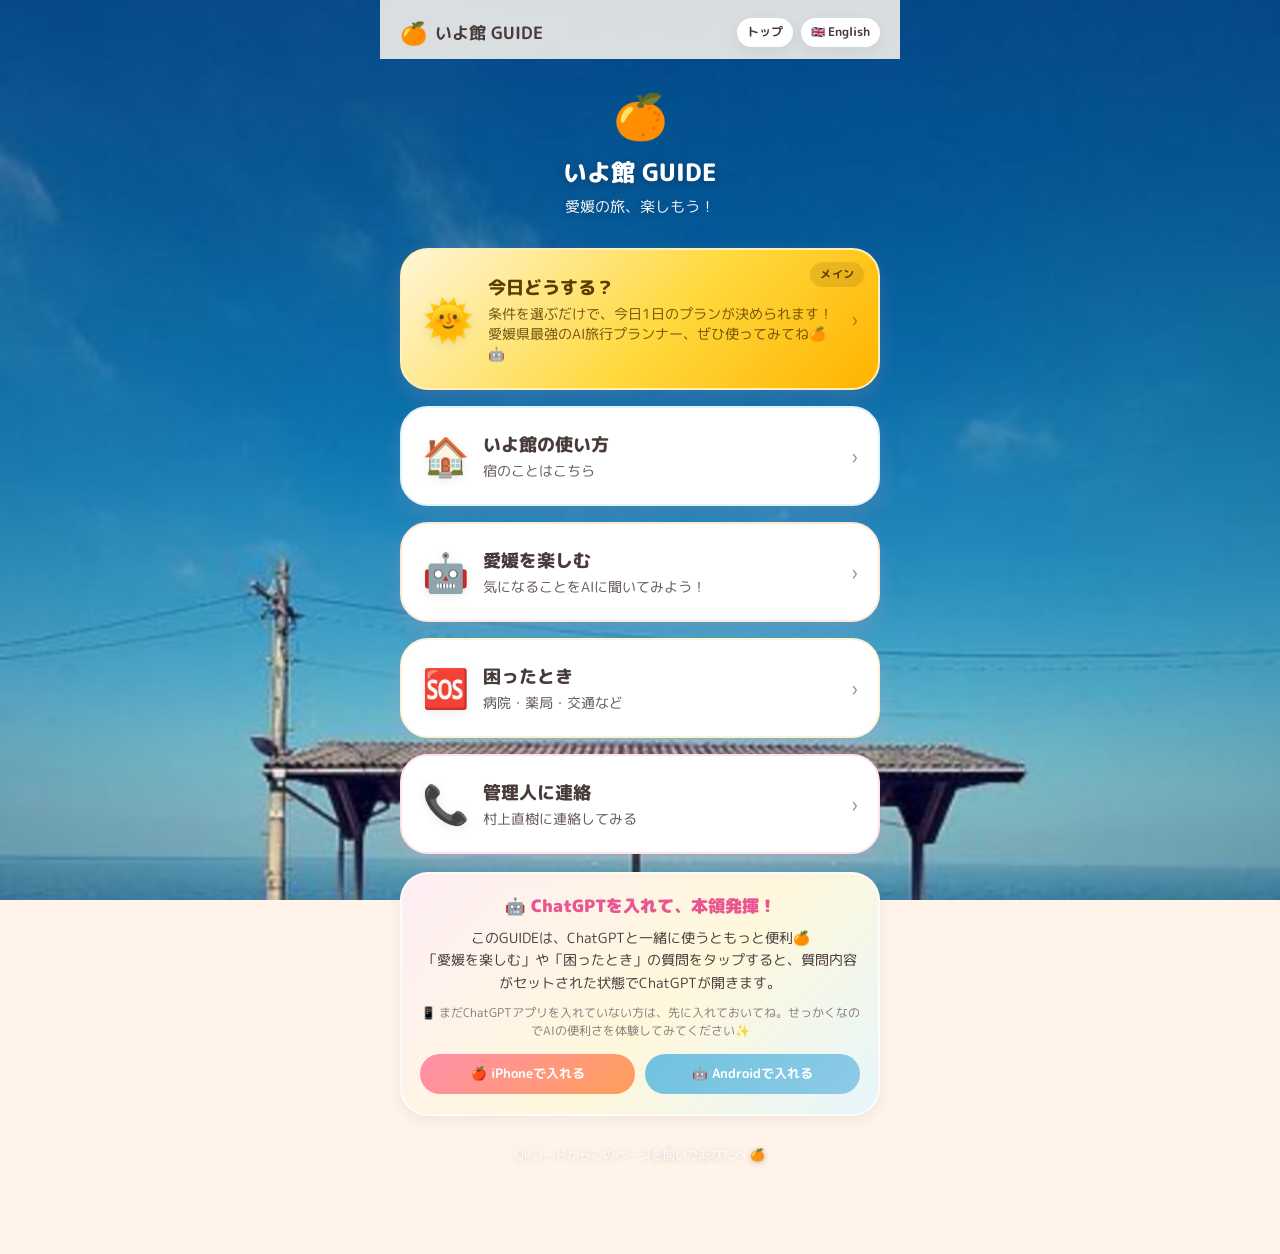
==== commit 355229b9: "背景を静止画（青空と海）に戻し、Wi-Fiカードに実コンテンツを追加 - 全ページ共通の背景動画を廃止し、body::beforeの静止画を夕日→青空と海の写真に変更   （動画は一旦なし、いよ館の使" ====
--- a/index.html
+++ b/index.html
@@ -18,9 +18,6 @@
 <link rel="stylesheet" href="style.css" />
 </head>
 <body>
-<video class="site-bg-video" autoplay loop muted playsinline>
-  <source src="assets/house-loop.mp4" type="video/mp4" />
-</video>
 <div id="app"></div>
 
 <script src="data.js"></script>
--- a/style.css
+++ b/style.css
@@ -43,16 +43,16 @@
   position: relative;
 }
 
-/* 背景写真（下灘駅・夕日）。position:fixedの疑似要素でビューポート基準にすることで、
+/* 背景写真（青空と海の駅舎）。position:fixedの疑似要素でビューポート基準にすることで、
    ページが長くてもcoverが正しく効き、iOSでもスクロール時にガクつかない。 */
 body::before {
   content: "";
   position: fixed;
   inset: 0;
   z-index: -2;
-  background-image: url("assets/bg-sunset.jpg");
+  background-image: url("assets/bg-blue-sea.jpg");
   background-size: cover;
-  background-position: center 30%;
+  background-position: center 75%;
   background-repeat: no-repeat;
 }
 
@@ -695,6 +695,72 @@
   padding: 12px;
 }
 
+/* ---------- 設備詳細：実コンテンツ（Wi-Fiなど） ---------- */
+.facility-photo {
+  display: block;
+  width: 100%;
+  border-radius: var(--radius-md);
+  box-shadow: var(--shadow-soft);
+  margin-bottom: 14px;
+}
+
+.facility-note {
+  text-align: center;
+  font-size: 13.5px;
+  color: var(--white);
+  text-shadow: 0 1px 6px rgba(0, 0, 0, 0.3);
+  line-height: 1.6;
+  margin: 0 0 18px;
+}
+
+.wifi-password-row {
+  display: flex;
+  align-items: center;
+  gap: 10px;
+  background: var(--white);
+  border-radius: var(--radius-md);
+  box-shadow: var(--shadow-soft);
+  padding: 14px 16px;
+}
+
+.wifi-password-label {
+  flex: none;
+  font-size: 12.5px;
+  font-weight: 700;
+  color: var(--ink-soft);
+}
+
+.wifi-password-value {
+  flex: 1;
+  font-size: 18px;
+  font-weight: 800;
+  letter-spacing: 0.04em;
+  color: var(--ink);
+  min-width: 0;
+  overflow-wrap: anywhere;
+}
+
+.wifi-password-copy {
+  flex: none;
+  border: none;
+  background: var(--cream);
+  color: var(--ink);
+  font-family: inherit;
+  font-weight: 700;
+  font-size: 12.5px;
+  padding: 9px 14px;
+  border-radius: 18px;
+  cursor: pointer;
+}
+
+.wifi-password-copy:active {
+  transform: scale(0.96);
+}
+
+.wifi-password-copy.copied {
+  background: var(--blue-soft);
+}
+
 .step-list {
   list-style: none;
   margin: 0 0 16px;
@@ -831,7 +897,7 @@
   font-weight: 800;
   font-size: 15px;
   cursor: pointer;
-  box-shadow: 0 8px 18px rgba(16, 163, 127, 0.3);
+  box-shadow: 0 0 0 4px rgba(255, 255, 255, 0.55), 0 8px 18px rgba(16, 163, 127, 0.35);
   text-decoration: none;
   font-family: inherit;
 }
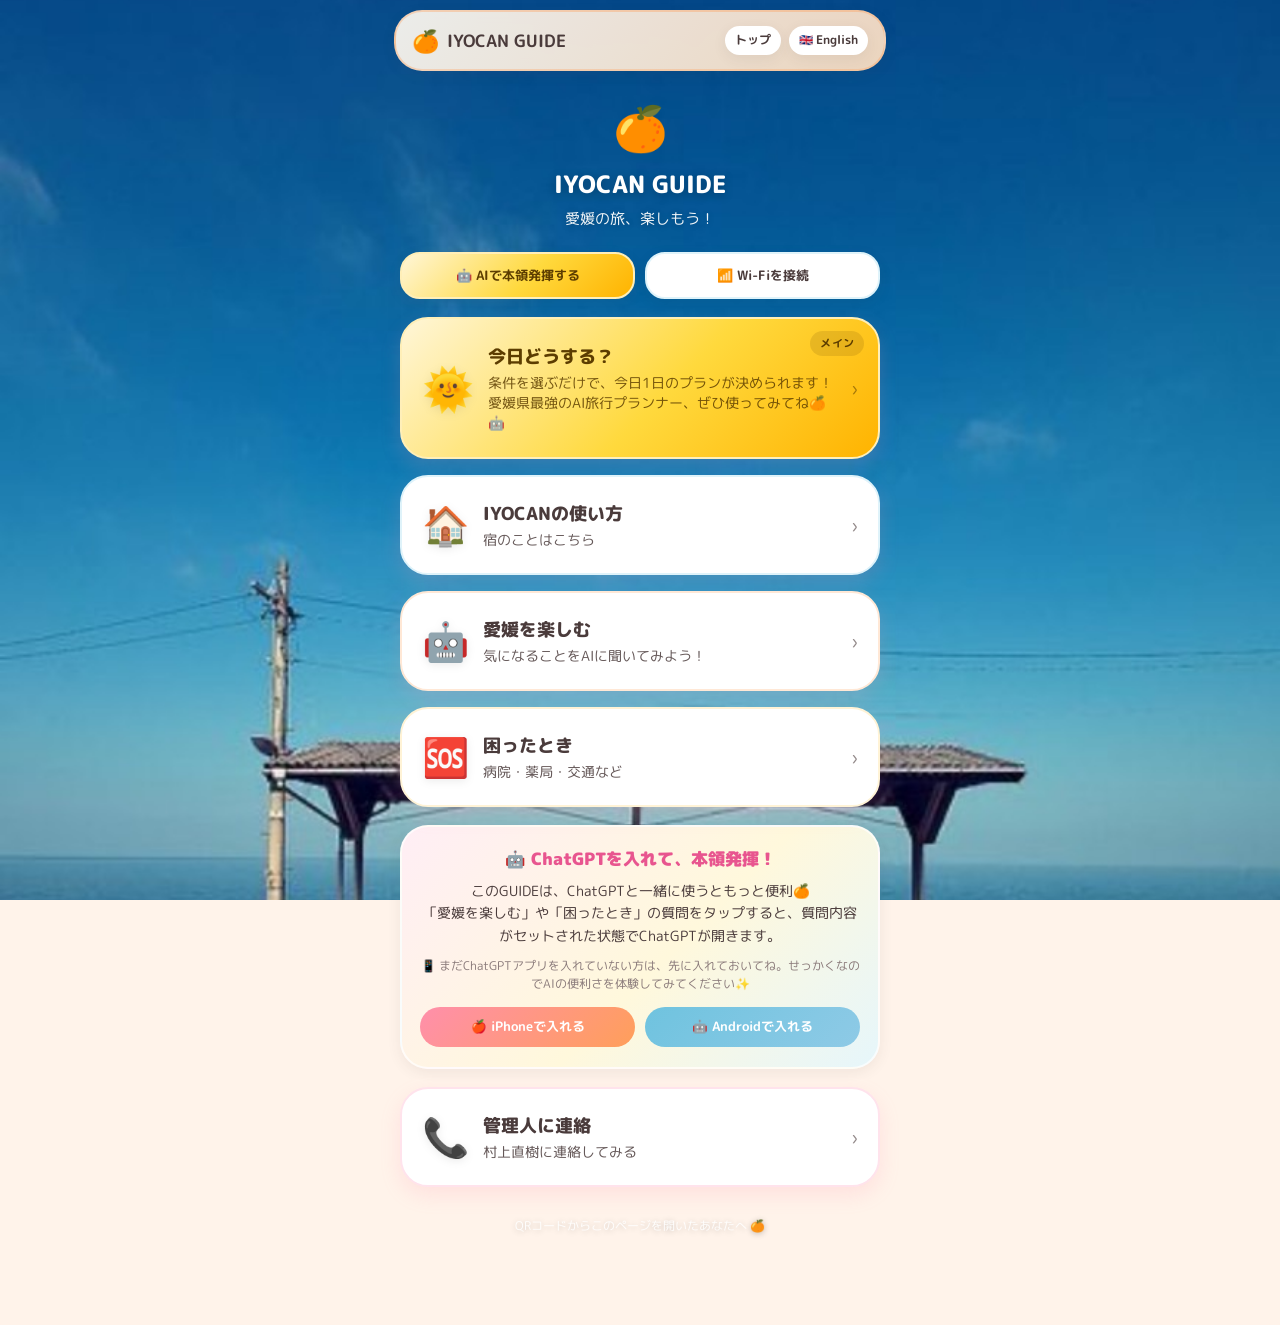
==== commit 96314102: "ブランド表記を「いよ館」から「IYOCAN」に統一（日本語版） 英語版は既にIYOCAN表記のため、日英で名称を統一  Co-Authored-By: Claude Sonnet 5 <noreply" ====
--- a/index.html
+++ b/index.html
@@ -3,8 +3,8 @@
 <head>
 <meta charset="UTF-8" />
 <meta name="viewport" content="width=device-width, initial-scale=1, viewport-fit=cover, maximum-scale=1" />
-<title>いよ館 GUIDE｜愛媛の旅コンシェルジュ</title>
-<meta name="description" content="いよ館に泊まったら、これを開くだけ。宿の使い方と、愛媛の旅の質問をタップしてAIに聞ける旅コンシェルジュサイト。" />
+<title>IYOCAN GUIDE｜愛媛の旅コンシェルジュ</title>
+<meta name="description" content="IYOCANに泊まったら、これを開くだけ。宿の使い方と、愛媛の旅の質問をタップしてAIに聞ける旅コンシェルジュサイト。" />
 <meta name="theme-color" content="#ff9f5a" />
 
 <link rel="icon" type="image/svg+xml" href="data:image/svg+xml,%3Csvg%20xmlns%3D%22http%3A%2F%2Fwww.w3.org%2F2000%2Fsvg%22%20viewBox%3D%220%200%20100%20100%22%3E%3Cdefs%3E%3CradialGradient%20id%3D%22b%22%20cx%3D%2234%25%22%20cy%3D%2230%25%22%20r%3D%2278%25%22%3E%3Cstop%20offset%3D%220%25%22%20stop-color%3D%22%23ffc670%22%2F%3E%3Cstop%20offset%3D%2255%25%22%20stop-color%3D%22%23ff9f1c%22%2F%3E%3Cstop%20offset%3D%22100%25%22%20stop-color%3D%22%23f2760a%22%2F%3E%3C%2FradialGradient%3E%3C%2Fdefs%3E%3Cpath%20d%3D%22M50%2020%20C54%2010%2066%208%2074%2015%20C66%2021%2056%2022%2050%2020%20Z%22%20fill%3D%22%235cb85c%22%2F%3E%3Cpath%20d%3D%22M50%2020%20C46%2010%2034%208%2026%2015%20C34%2021%2044%2022%2050%2020%20Z%22%20fill%3D%22%234a9e4a%22%2F%3E%3Crect%20x%3D%2247%22%20y%3D%2214%22%20width%3D%226%22%20height%3D%2210%22%20rx%3D%223%22%20fill%3D%22%237a4a24%22%2F%3E%3Ccircle%20cx%3D%2250%22%20cy%3D%2258%22%20r%3D%2241%22%20fill%3D%22url(%23b)%22%2F%3E%3Cellipse%20cx%3D%2235%22%20cy%3D%2242%22%20rx%3D%2211%22%20ry%3D%227%22%20fill%3D%22%23ffffff%22%20opacity%3D%220.32%22%2F%3E%3C%2Fsvg%3E" />
--- a/style.css
+++ b/style.css
@@ -81,12 +81,16 @@
   display: flex;
   align-items: center;
   gap: 8px;
-  padding: 16px 20px 10px;
+  padding: 12px 16px;
+  margin: 10px 14px 0;
   position: sticky;
-  top: 0;
+  top: 10px;
   z-index: 20;
-  background: rgba(255, 248, 239, 0.85);
+  border-radius: var(--radius-lg);
+  background: linear-gradient(135deg, rgba(255, 250, 242, 0.92) 0%, rgba(255, 224, 194, 0.92) 100%);
+  border: 2px solid rgba(255, 159, 90, 0.35);
   backdrop-filter: blur(6px);
+  box-shadow: var(--shadow-soft);
 }
 
 .lang-switch,
@@ -285,12 +289,53 @@
   font-size: 13.5px;
 }
 
+/* ---------- クイックリンクチップ（本領発揮 / Wi-Fi） ---------- */
+.quick-links-row {
+  display: flex;
+  gap: 10px;
+  margin: 0 0 18px;
+}
+
+.quick-link-btn {
+  flex: 1;
+  border: none;
+  cursor: pointer;
+  font-family: inherit;
+  padding: 12px 10px;
+  border-radius: 20px;
+  font-weight: 700;
+  font-size: 13px;
+  white-space: nowrap;
+  box-shadow: var(--shadow-soft);
+  transition: transform 0.15s ease;
+}
+
+.quick-link-btn:active {
+  transform: scale(0.96);
+}
+
+.quick-link-btn.ql-promo {
+  background: linear-gradient(135deg, #fff6d8 0%, #ffd93d 55%, #ffb300 100%);
+  color: #5c3d00;
+  border: 2px solid #ffefb8;
+}
+
+.quick-link-btn.ql-wifi {
+  background: var(--white);
+  color: var(--ink);
+  border: 2px solid var(--blue-soft);
+}
+
 /* ---------- ホームの3大カード ---------- */
 .home-cards {
   display: flex;
   flex-direction: column;
   gap: 16px;
   margin-top: 8px;
+}
+
+.home-cards-bottom {
+  margin-top: 18px;
 }
 
 .home-card {
@@ -497,6 +542,58 @@
   background: linear-gradient(135deg, var(--blue), #8ecae6);
 }
 
+/* ---------- 本領発揮ポップアップ（クイックリンクチップから起動） ---------- */
+.promo-modal {
+  position: fixed;
+  inset: 0;
+  z-index: 200;
+  background: rgba(20, 12, 8, 0.6);
+  display: flex;
+  align-items: center;
+  justify-content: center;
+  padding: 24px;
+  opacity: 0;
+  pointer-events: none;
+  transition: opacity 0.2s ease;
+}
+
+.promo-modal.show {
+  opacity: 1;
+  pointer-events: auto;
+}
+
+.promo-modal-card {
+  background: linear-gradient(135deg, #ffeef5 0%, #fff8dc 55%, #e6f6fb 100%);
+  border: 2px solid rgba(255, 255, 255, 0.8);
+  border-radius: var(--radius-lg);
+  padding: 24px 20px;
+  box-shadow: 0 16px 40px rgba(0, 0, 0, 0.3);
+  text-align: center;
+  max-width: 360px;
+  width: 100%;
+  transform: scale(0.7);
+  transition: transform 0.2s ease;
+}
+
+.promo-modal.show .promo-modal-card {
+  animation: promoPopIn 0.42s cubic-bezier(0.34, 1.56, 0.64, 1) forwards;
+}
+
+@keyframes promoPopIn {
+  0% {
+    transform: scale(0.6);
+    opacity: 0;
+  }
+  60% {
+    transform: scale(1.04);
+    opacity: 1;
+  }
+  100% {
+    transform: scale(1);
+    opacity: 1;
+  }
+}
+
 .home-card .card-badge {
   position: absolute;
   top: 12px;
@@ -690,7 +787,7 @@
   justify-content: center;
   color: var(--ink-soft);
   font-size: 13.5px;
-  margin-bottom: 16px;
+  margin: 18px 0 16px;
   text-align: center;
   padding: 12px;
 }
@@ -701,7 +798,7 @@
   width: 100%;
   border-radius: var(--radius-md);
   box-shadow: var(--shadow-soft);
-  margin-bottom: 14px;
+  margin: 18px 0 14px;
 }
 
 .facility-note {
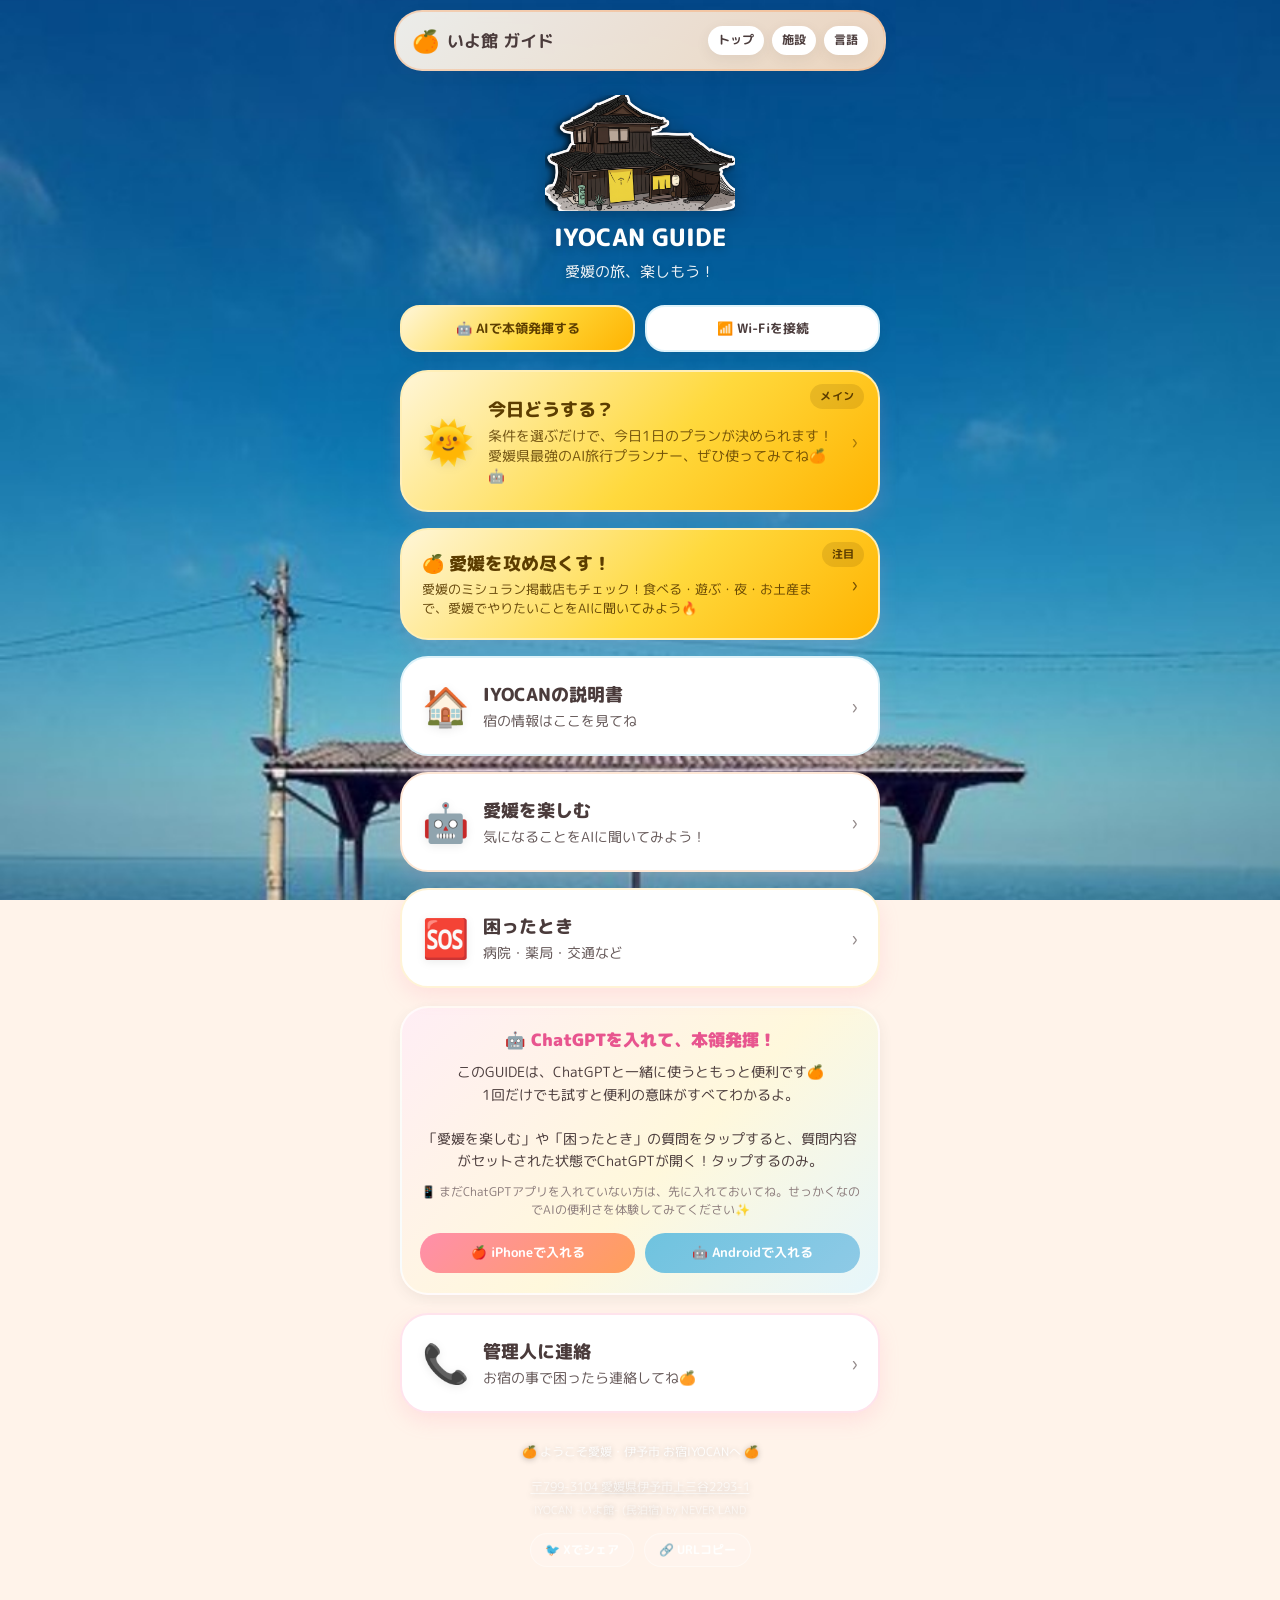
==== commit f160114a: "OGP/Xカード用のメタタグと画像を設置 宿イラスト+ロゴのカード画像を1200x630にリサイズ・圧縮して assets/ogp-card.jpgとして追加し、og:*/twitter:*タグをin" ====
--- a/index.html
+++ b/index.html
@@ -6,6 +6,19 @@
 <title>IYOCAN GUIDE｜愛媛の旅コンシェルジュ</title>
 <meta name="description" content="IYOCANに泊まったら、これを開くだけ。宿の使い方と、愛媛の旅の質問をタップしてAIに聞ける旅コンシェルジュサイト。" />
 <meta name="theme-color" content="#ff9f5a" />
+
+<link rel="canonical" href="https://iyocan.pages.dev/" />
+<meta property="og:type" content="website" />
+<meta property="og:url" content="https://iyocan.pages.dev/" />
+<meta property="og:title" content="IYOCAN GUIDE｜愛媛の旅コンシェルジュ" />
+<meta property="og:description" content="IYOCANに泊まったら、これを開くだけ。宿の使い方と、愛媛の旅の質問をタップしてAIに聞ける旅コンシェルジュサイト。" />
+<meta property="og:image" content="https://iyocan.pages.dev/assets/ogp-card.jpg" />
+<meta property="og:image:width" content="1200" />
+<meta property="og:image:height" content="630" />
+<meta name="twitter:card" content="summary_large_image" />
+<meta name="twitter:title" content="IYOCAN GUIDE｜愛媛の旅コンシェルジュ" />
+<meta name="twitter:description" content="IYOCANに泊まったら、これを開くだけ。宿の使い方と、愛媛の旅の質問をタップしてAIに聞ける旅コンシェルジュサイト。" />
+<meta name="twitter:image" content="https://iyocan.pages.dev/assets/ogp-card.jpg" />
 
 <link rel="icon" type="image/svg+xml" href="data:image/svg+xml,%3Csvg%20xmlns%3D%22http%3A%2F%2Fwww.w3.org%2F2000%2Fsvg%22%20viewBox%3D%220%200%20100%20100%22%3E%3Cdefs%3E%3CradialGradient%20id%3D%22b%22%20cx%3D%2234%25%22%20cy%3D%2230%25%22%20r%3D%2278%25%22%3E%3Cstop%20offset%3D%220%25%22%20stop-color%3D%22%23ffc670%22%2F%3E%3Cstop%20offset%3D%2255%25%22%20stop-color%3D%22%23ff9f1c%22%2F%3E%3Cstop%20offset%3D%22100%25%22%20stop-color%3D%22%23f2760a%22%2F%3E%3C%2FradialGradient%3E%3C%2Fdefs%3E%3Cpath%20d%3D%22M50%2020%20C54%2010%2066%208%2074%2015%20C66%2021%2056%2022%2050%2020%20Z%22%20fill%3D%22%235cb85c%22%2F%3E%3Cpath%20d%3D%22M50%2020%20C46%2010%2034%208%2026%2015%20C34%2021%2044%2022%2050%2020%20Z%22%20fill%3D%22%234a9e4a%22%2F%3E%3Crect%20x%3D%2247%22%20y%3D%2214%22%20width%3D%226%22%20height%3D%2210%22%20rx%3D%223%22%20fill%3D%22%237a4a24%22%2F%3E%3Ccircle%20cx%3D%2250%22%20cy%3D%2258%22%20r%3D%2241%22%20fill%3D%22url(%23b)%22%2F%3E%3Cellipse%20cx%3D%2235%22%20cy%3D%2242%22%20rx%3D%2211%22%20ry%3D%227%22%20fill%3D%22%23ffffff%22%20opacity%3D%220.32%22%2F%3E%3C%2Fsvg%3E" />
 <link rel="apple-touch-icon" href="data:image/svg+xml,%3Csvg%20xmlns%3D%22http%3A%2F%2Fwww.w3.org%2F2000%2Fsvg%22%20viewBox%3D%220%200%20100%20100%22%3E%3Cdefs%3E%3CradialGradient%20id%3D%22b2%22%20cx%3D%2234%25%22%20cy%3D%2230%25%22%20r%3D%2278%25%22%3E%3Cstop%20offset%3D%220%25%22%20stop-color%3D%22%23ffc670%22%2F%3E%3Cstop%20offset%3D%2255%25%22%20stop-color%3D%22%23ff9f1c%22%2F%3E%3Cstop%20offset%3D%22100%25%22%20stop-color%3D%22%23f2760a%22%2F%3E%3C%2FradialGradient%3E%3C%2Fdefs%3E%3Cpath%20d%3D%22M50%2020%20C54%2010%2066%208%2074%2015%20C66%2021%2056%2022%2050%2020%20Z%22%20fill%3D%22%235cb85c%22%2F%3E%3Cpath%20d%3D%22M50%2020%20C46%2010%2034%208%2026%2015%20C34%2021%2044%2022%2050%2020%20Z%22%20fill%3D%22%234a9e4a%22%2F%3E%3Crect%20x%3D%2247%22%20y%3D%2214%22%20width%3D%226%22%20height%3D%2210%22%20rx%3D%223%22%20fill%3D%22%237a4a24%22%2F%3E%3Ccircle%20cx%3D%2250%22%20cy%3D%2258%22%20r%3D%2241%22%20fill%3D%22url(%23b2)%22%2F%3E%3Cellipse%20cx%3D%2235%22%20cy%3D%2242%22%20rx%3D%2211%22%20ry%3D%227%22%20fill%3D%22%23ffffff%22%20opacity%3D%220.32%22%2F%3E%3C%2Fsvg%3E" />
--- a/style.css
+++ b/style.css
@@ -94,7 +94,8 @@
 }
 
 .lang-switch,
-.top-link {
+.top-link,
+.facility-link {
   flex: none;
   display: inline-flex;
   align-items: center;
@@ -114,8 +115,16 @@
   margin-left: auto;
 }
 
+.lang-switch,
+.facility-link {
+  border: none;
+  cursor: pointer;
+  font-family: inherit;
+}
+
 .lang-switch:active,
-.top-link:active {
+.top-link:active,
+.facility-link:active {
   transform: scale(0.95);
 }
 
@@ -256,6 +265,20 @@
   margin-bottom: 6px;
 }
 
+.hero-icon {
+  display: block;
+  width: 190px;
+  max-width: 60%;
+  height: auto;
+  margin: 0 auto 8px;
+  filter: drop-shadow(0 4px 10px rgba(0, 0, 0, 0.25));
+  cursor: pointer;
+}
+
+.hero-icon:active {
+  transform: scale(0.97);
+}
+
 .hero h1 {
   font-size: 24px;
   margin: 0 0 6px;
@@ -336,6 +359,67 @@
 
 .home-cards-bottom {
   margin-top: 18px;
+}
+
+/* ---------- 🍊 愛媛を攻め尽くす！（トップページの特別入口） ---------- */
+.conquer-card {
+  display: flex;
+  align-items: center;
+  gap: 14px;
+  width: 100%;
+  padding: 20px;
+  border-radius: var(--radius-lg);
+  border: 2px solid #ffefb8;
+  cursor: pointer;
+  text-align: left;
+  font-family: inherit;
+  color: #5c3d00;
+  background: linear-gradient(135deg, #fff6d8 0%, #ffd93d 55%, #ffb300 100%);
+  box-shadow: var(--shadow);
+  position: relative;
+  overflow: hidden;
+  transition: transform 0.15s ease;
+}
+
+.conquer-card:active {
+  transform: scale(0.98);
+}
+
+.conquer-card .card-badge {
+  position: absolute;
+  top: 12px;
+  right: 14px;
+  background: rgba(92, 61, 0, 0.14);
+  color: #5c3d00;
+  font-size: 11px;
+  font-weight: 700;
+  padding: 4px 10px;
+  border-radius: 20px;
+  letter-spacing: 0.02em;
+}
+
+.conquer-card .card-text {
+  display: flex;
+  flex-direction: column;
+  gap: 3px;
+  min-width: 0;
+}
+
+.conquer-card .card-title {
+  font-weight: 800;
+  font-size: 18px;
+}
+
+.conquer-card .card-sub {
+  font-size: 13px;
+  opacity: 0.92;
+}
+
+.conquer-card .card-arrow {
+  margin-left: auto;
+  font-size: 20px;
+  flex: none;
+  opacity: 0.85;
 }
 
 .home-card {
@@ -576,10 +660,10 @@
 }
 
 .promo-modal.show .promo-modal-card {
-  animation: promoPopIn 0.42s cubic-bezier(0.34, 1.56, 0.64, 1) forwards;
-}
-
-@keyframes promoPopIn {
+  animation: popIn 0.42s cubic-bezier(0.34, 1.56, 0.64, 1) forwards;
+}
+
+@keyframes popIn {
   0% {
     transform: scale(0.6);
     opacity: 0;
@@ -594,6 +678,237 @@
   }
 }
 
+/* ---------- 言語切り替えポップアップ ---------- */
+.lang-modal {
+  position: fixed;
+  inset: 0;
+  z-index: 200;
+  background: rgba(20, 12, 8, 0.6);
+  display: flex;
+  align-items: center;
+  justify-content: center;
+  padding: 24px;
+  opacity: 0;
+  pointer-events: none;
+  transition: opacity 0.2s ease;
+}
+
+.lang-modal.show {
+  opacity: 1;
+  pointer-events: auto;
+}
+
+.lang-modal-card {
+  background: var(--white);
+  border: 2px solid rgba(255, 159, 90, 0.3);
+  border-radius: var(--radius-lg);
+  padding: 12px;
+  box-shadow: 0 16px 40px rgba(0, 0, 0, 0.3);
+  max-width: 300px;
+  width: 100%;
+  display: flex;
+  flex-direction: column;
+  gap: 6px;
+  transform: scale(0.7);
+}
+
+.lang-modal.show .lang-modal-card {
+  animation: popIn 0.42s cubic-bezier(0.34, 1.56, 0.64, 1) forwards;
+}
+
+.lang-option {
+  display: flex;
+  align-items: center;
+  gap: 10px;
+  padding: 12px 14px;
+  border-radius: var(--radius-md);
+  text-decoration: none;
+  color: var(--ink);
+  font-weight: 700;
+  font-size: 15px;
+  cursor: pointer;
+}
+
+.lang-option:active {
+  transform: scale(0.98);
+}
+
+.lang-option.current {
+  background: var(--orange-soft);
+  cursor: default;
+}
+
+.lang-flag {
+  font-size: 20px;
+}
+
+.lang-label {
+  flex: 1;
+}
+
+.lang-check {
+  color: var(--orange);
+  font-weight: 900;
+}
+
+/* ---------- 施設情報ポップアップ（ヘッダー「施設」チップから起動） ---------- */
+.facility-modal {
+  position: fixed;
+  inset: 0;
+  z-index: 200;
+  background: rgba(20, 12, 8, 0.6);
+  display: flex;
+  align-items: center;
+  justify-content: center;
+  padding: 24px;
+  opacity: 0;
+  pointer-events: none;
+  transition: opacity 0.2s ease;
+}
+
+.facility-modal.show {
+  opacity: 1;
+  pointer-events: auto;
+}
+
+.facility-modal-card {
+  position: relative;
+  background: var(--white);
+  border: 2px solid rgba(255, 159, 90, 0.3);
+  border-radius: var(--radius-lg);
+  padding: 24px 20px;
+  box-shadow: 0 16px 40px rgba(0, 0, 0, 0.3);
+  text-align: center;
+  max-width: 320px;
+  width: 100%;
+  transform: scale(0.7);
+}
+
+.facility-modal-x {
+  position: absolute;
+  top: 10px;
+  right: 10px;
+  width: 30px;
+  height: 30px;
+  border-radius: 50%;
+  border: none;
+  background: var(--cream);
+  color: var(--ink);
+  font-size: 14px;
+  line-height: 1;
+  cursor: pointer;
+}
+
+.facility-modal-x:active {
+  transform: scale(0.92);
+}
+
+.facility-modal.show .facility-modal-card {
+  animation: popIn 0.42s cubic-bezier(0.34, 1.56, 0.64, 1) forwards;
+}
+
+.facility-modal-title {
+  font-weight: 900;
+  font-size: 19px;
+  color: var(--ink);
+  line-height: 1.4;
+}
+
+.facility-modal-sub {
+  font-size: 13px;
+  color: var(--ink-soft);
+  font-weight: 700;
+  margin: 2px 0 8px;
+}
+
+.facility-modal-cert {
+  display: inline-flex;
+  align-items: center;
+  gap: 4px;
+  font-size: 12px;
+  font-weight: 700;
+  color: var(--orange);
+  text-decoration: underline;
+  margin: 0 0 12px;
+}
+
+.facility-modal-cert:active {
+  transform: scale(0.97);
+}
+
+.facility-modal-address {
+  display: block;
+  width: 100%;
+  border: none;
+  background: transparent;
+  font-family: inherit;
+  font-size: 13px;
+  color: var(--ink);
+  line-height: 1.6;
+  margin: 0 0 8px;
+  padding: 0;
+  cursor: pointer;
+  text-decoration: underline dotted;
+  text-underline-offset: 3px;
+}
+
+.facility-modal-address:active {
+  transform: scale(0.97);
+}
+
+.facility-modal-address.copied {
+  color: var(--orange);
+  text-decoration: none;
+}
+
+.facility-modal-maps {
+  display: flex;
+  align-items: center;
+  justify-content: center;
+  gap: 4px;
+  font-size: 12.5px;
+  font-weight: 700;
+  color: var(--orange);
+  text-decoration: none;
+  margin: 0 0 6px;
+}
+
+.facility-modal-maps:last-of-type {
+  margin-bottom: 0;
+}
+
+.facility-modal-maps:active {
+  transform: scale(0.97);
+}
+
+.facility-modal-divider {
+  height: 1px;
+  background: rgba(74, 59, 59, 0.12);
+  margin: 14px 0;
+}
+
+.facility-modal-line {
+  font-size: 13.5px;
+  color: var(--ink);
+  line-height: 1.7;
+  margin: 0;
+}
+
+.facility-modal-contact {
+  display: inline-flex;
+  align-items: center;
+  gap: 4px;
+  font-size: 12.5px;
+  font-weight: 700;
+  color: var(--orange);
+  text-decoration: none;
+  margin-top: 10px;
+}
+
+.facility-modal-contact:active {
+  transform: scale(0.97);
+}
+
 .home-card .card-badge {
   position: absolute;
   top: 12px;
@@ -656,6 +971,7 @@
 .tile.c-orange { background: var(--orange-soft); }
 .tile.c-blue { background: var(--blue-soft); }
 .tile.c-yellow { background: var(--yellow-soft); }
+.tile.c-gold { background: linear-gradient(135deg, #fff6d8, #ffe29a); }
 
 /* 今日どうする？の特別カード */
 .today-card {
@@ -770,6 +1086,7 @@
 .category-banner.bg-orange { background: linear-gradient(135deg, #ff9f5a, #ffca7a); }
 .category-banner.bg-blue { background: linear-gradient(135deg, #6fc3df, #9fdcee); }
 .category-banner.bg-yellow { background: linear-gradient(135deg, #ffca3a, #ffdd6e); color: var(--ink); }
+.category-banner.bg-gold { background: linear-gradient(135deg, #ffd93d, #ffb300); color: #5c3d00; }
 
 /* ---------- 施設詳細 ---------- */
 .detail-photo {
@@ -1048,8 +1365,10 @@
 
 /* ---------- 空きスペース / フッター ---------- */
 .footer-note {
+  display: block;
   text-align: center;
   color: rgba(255, 255, 255, 0.9);
+  text-decoration: none;
   text-shadow: 0 1px 6px rgba(0, 0, 0, 0.24);
   font-size: 12px;
   margin-top: 30px;
@@ -1064,6 +1383,44 @@
   text-shadow: 0 1px 6px rgba(0, 0, 0, 0.24);
   text-decoration: underline;
   text-underline-offset: 2px;
+}
+
+.footer-credit {
+  text-align: center;
+  margin: 6px 0 0;
+  font-size: 11px;
+  color: rgba(255, 255, 255, 0.6);
+  text-shadow: 0 1px 6px rgba(0, 0, 0, 0.24);
+}
+
+.share-row {
+  display: flex;
+  justify-content: center;
+  gap: 10px;
+  margin-top: 14px;
+}
+
+.share-chip {
+  display: inline-flex;
+  align-items: center;
+  gap: 4px;
+  padding: 7px 14px;
+  border-radius: 20px;
+  background: rgba(255, 255, 255, 0.15);
+  border: 1px solid rgba(255, 255, 255, 0.4);
+  color: rgba(255, 255, 255, 0.92);
+  font-size: 12px;
+  font-weight: 700;
+  text-decoration: none;
+  cursor: pointer;
+  font-family: inherit;
+  white-space: nowrap;
+  transition: transform 0.15s ease, background 0.15s ease;
+}
+
+.share-chip:active {
+  transform: scale(0.95);
+  background: rgba(255, 255, 255, 0.3);
 }
 
 /* ---------- ページ下部の移動カード（3枚横並び） ---------- */
@@ -1143,6 +1500,15 @@
   border: 4px solid var(--white);
   box-shadow: var(--shadow);
   margin-bottom: 12px;
+  position: relative;
+  z-index: 1;
+  cursor: pointer;
+  transition: transform 0.4s cubic-bezier(0.34, 1.56, 0.64, 1);
+}
+
+.contact-photo.zoomed {
+  transform: scale(2.3);
+  z-index: 50;
 }
 
 .contact-message {
@@ -1263,7 +1629,7 @@
   font-family: inherit;
   text-align: left;
   cursor: pointer;
-  margin: 6px 0 22px;
+  margin: 22px 0 22px;
 }
 
 .cert-btn-emoji {
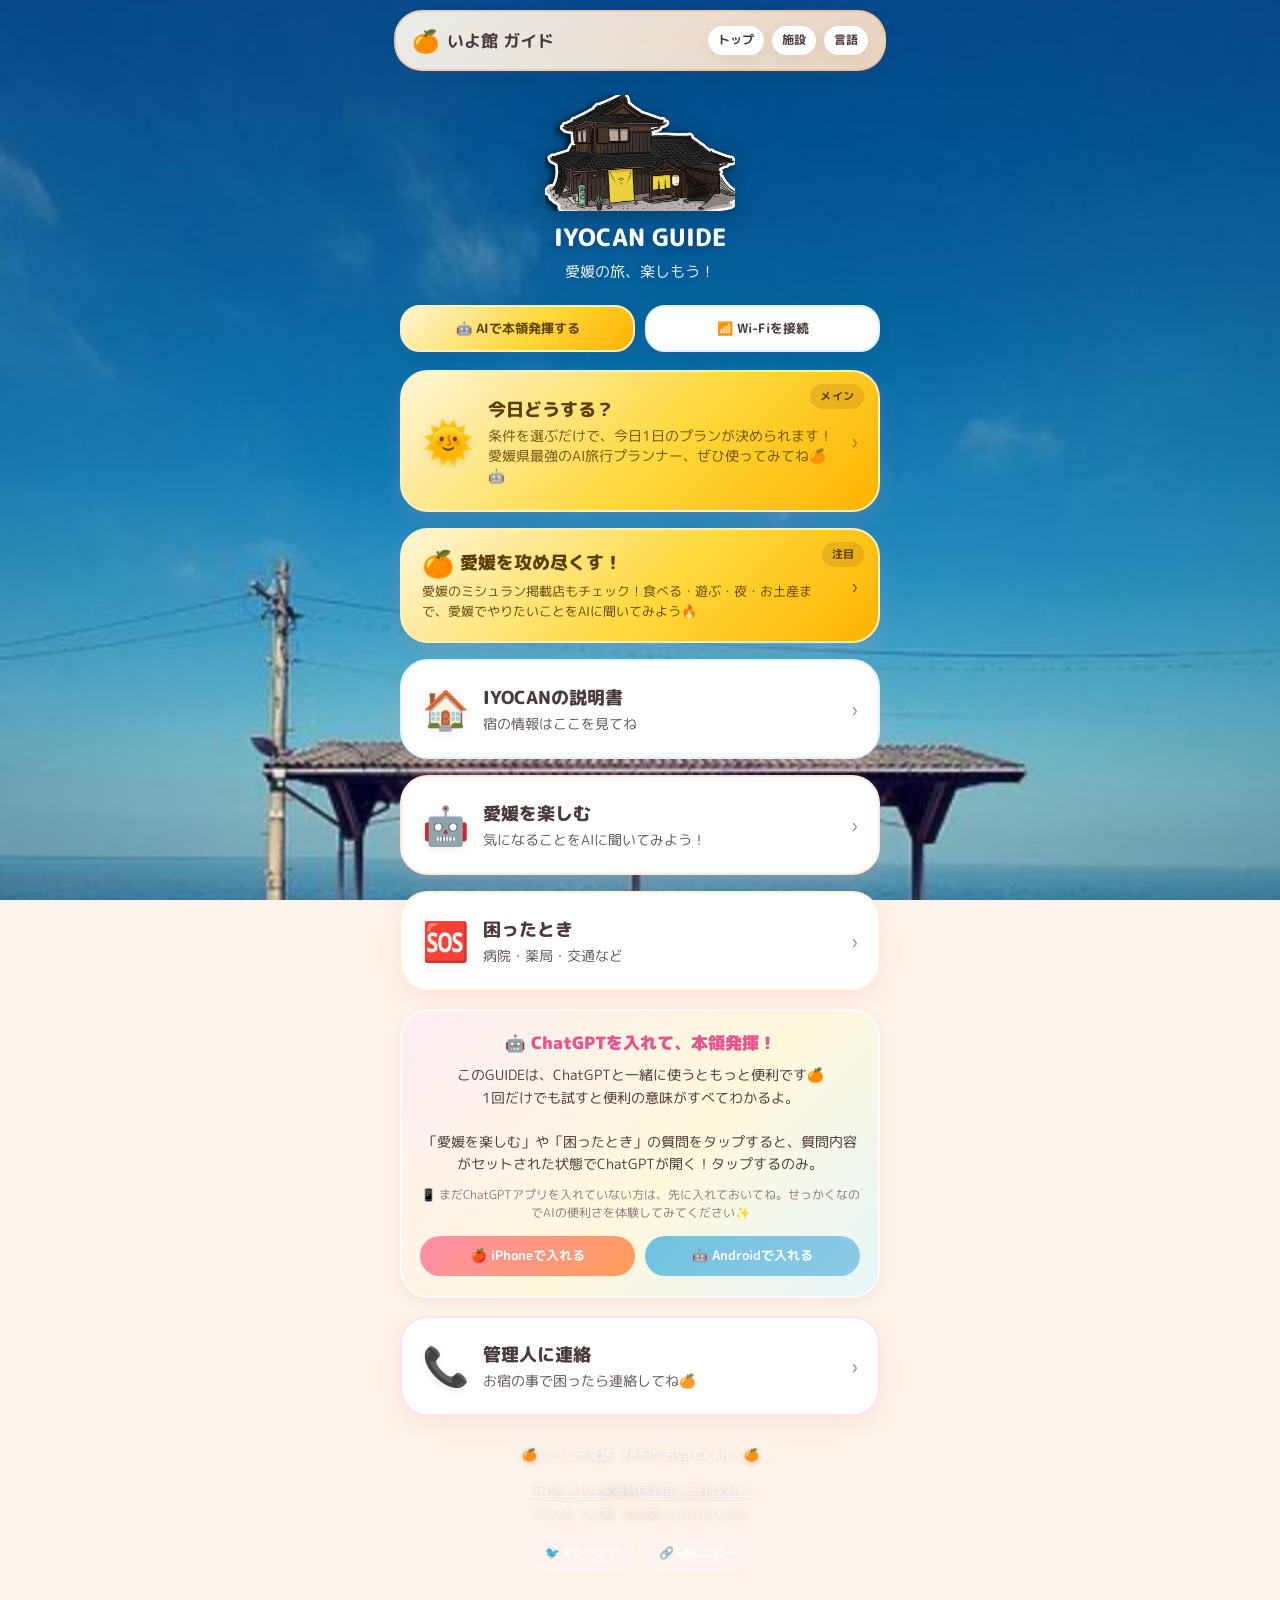
==== commit 4ec1e4a6: "ファビコン・ホーム画面アイコンを新デザインに差し替え（全言語） これまでの柑橘イラストSVGから、指定の黄色い民泊アイコン画像に変更。 32x32(favicon)/180x180(apple-tou" ====
--- a/index.html
+++ b/index.html
@@ -20,8 +20,8 @@
 <meta name="twitter:description" content="IYOCANに泊まったら、これを開くだけ。宿の使い方と、愛媛の旅の質問をタップしてAIに聞ける旅コンシェルジュサイト。" />
 <meta name="twitter:image" content="https://iyocan.pages.dev/assets/ogp-card.jpg" />
 
-<link rel="icon" type="image/svg+xml" href="data:image/svg+xml,%3Csvg%20xmlns%3D%22http%3A%2F%2Fwww.w3.org%2F2000%2Fsvg%22%20viewBox%3D%220%200%20100%20100%22%3E%3Cdefs%3E%3CradialGradient%20id%3D%22b%22%20cx%3D%2234%25%22%20cy%3D%2230%25%22%20r%3D%2278%25%22%3E%3Cstop%20offset%3D%220%25%22%20stop-color%3D%22%23ffc670%22%2F%3E%3Cstop%20offset%3D%2255%25%22%20stop-color%3D%22%23ff9f1c%22%2F%3E%3Cstop%20offset%3D%22100%25%22%20stop-color%3D%22%23f2760a%22%2F%3E%3C%2FradialGradient%3E%3C%2Fdefs%3E%3Cpath%20d%3D%22M50%2020%20C54%2010%2066%208%2074%2015%20C66%2021%2056%2022%2050%2020%20Z%22%20fill%3D%22%235cb85c%22%2F%3E%3Cpath%20d%3D%22M50%2020%20C46%2010%2034%208%2026%2015%20C34%2021%2044%2022%2050%2020%20Z%22%20fill%3D%22%234a9e4a%22%2F%3E%3Crect%20x%3D%2247%22%20y%3D%2214%22%20width%3D%226%22%20height%3D%2210%22%20rx%3D%223%22%20fill%3D%22%237a4a24%22%2F%3E%3Ccircle%20cx%3D%2250%22%20cy%3D%2258%22%20r%3D%2241%22%20fill%3D%22url(%23b)%22%2F%3E%3Cellipse%20cx%3D%2235%22%20cy%3D%2242%22%20rx%3D%2211%22%20ry%3D%227%22%20fill%3D%22%23ffffff%22%20opacity%3D%220.32%22%2F%3E%3C%2Fsvg%3E" />
-<link rel="apple-touch-icon" href="data:image/svg+xml,%3Csvg%20xmlns%3D%22http%3A%2F%2Fwww.w3.org%2F2000%2Fsvg%22%20viewBox%3D%220%200%20100%20100%22%3E%3Cdefs%3E%3CradialGradient%20id%3D%22b2%22%20cx%3D%2234%25%22%20cy%3D%2230%25%22%20r%3D%2278%25%22%3E%3Cstop%20offset%3D%220%25%22%20stop-color%3D%22%23ffc670%22%2F%3E%3Cstop%20offset%3D%2255%25%22%20stop-color%3D%22%23ff9f1c%22%2F%3E%3Cstop%20offset%3D%22100%25%22%20stop-color%3D%22%23f2760a%22%2F%3E%3C%2FradialGradient%3E%3C%2Fdefs%3E%3Cpath%20d%3D%22M50%2020%20C54%2010%2066%208%2074%2015%20C66%2021%2056%2022%2050%2020%20Z%22%20fill%3D%22%235cb85c%22%2F%3E%3Cpath%20d%3D%22M50%2020%20C46%2010%2034%208%2026%2015%20C34%2021%2044%2022%2050%2020%20Z%22%20fill%3D%22%234a9e4a%22%2F%3E%3Crect%20x%3D%2247%22%20y%3D%2214%22%20width%3D%226%22%20height%3D%2210%22%20rx%3D%223%22%20fill%3D%22%237a4a24%22%2F%3E%3Ccircle%20cx%3D%2250%22%20cy%3D%2258%22%20r%3D%2241%22%20fill%3D%22url(%23b2)%22%2F%3E%3Cellipse%20cx%3D%2235%22%20cy%3D%2242%22%20rx%3D%2211%22%20ry%3D%227%22%20fill%3D%22%23ffffff%22%20opacity%3D%220.32%22%2F%3E%3C%2Fsvg%3E" />
+<link rel="icon" type="image/png" href="assets/icon-32.png" />
+<link rel="apple-touch-icon" href="assets/icon-180.png" />
 <link rel="manifest" href="manifest.json" />
 
 <link rel="preconnect" href="https://fonts.googleapis.com" />
--- a/style.css
+++ b/style.css
@@ -401,17 +401,28 @@
 .conquer-card .card-text {
   display: flex;
   flex-direction: column;
-  gap: 3px;
+  gap: 6px;
   min-width: 0;
 }
 
 .conquer-card .card-title {
+  display: flex;
+  align-items: center;
+  gap: 6px;
   font-weight: 800;
   font-size: 18px;
+  line-height: 1.3;
+}
+
+.conquer-card .card-title-emoji {
+  font-size: 26px;
+  flex: none;
+  line-height: 1;
 }
 
 .conquer-card .card-sub {
   font-size: 13px;
+  line-height: 1.5;
   opacity: 0.92;
 }
 
@@ -1109,6 +1120,139 @@
   padding: 12px;
 }
 
+/* ---------- 施設情報・アクセス（#house/info専用レイアウト） ---------- */
+.facility-photo-grid {
+  display: grid;
+  grid-template-columns: 1fr 1fr;
+  gap: 8px;
+  margin: 18px 0 8px;
+}
+
+.facility-photo-tile {
+  border: none;
+  padding: 0;
+  margin: 0;
+  border-radius: var(--radius-md);
+  overflow: hidden;
+  box-shadow: var(--shadow-soft);
+  aspect-ratio: 4 / 3;
+  cursor: pointer;
+}
+
+.facility-photo-tile img {
+  display: block;
+  width: 100%;
+  height: 100%;
+  object-fit: cover;
+}
+
+.facility-photo-tile:active {
+  transform: scale(0.97);
+}
+
+.info-block {
+  background: var(--white);
+  border-radius: var(--radius-md);
+  box-shadow: var(--shadow-soft);
+  padding: 14px 16px;
+  margin-bottom: 14px;
+}
+
+.info-block-label {
+  font-size: 11.5px;
+  font-weight: 700;
+  color: var(--ink-soft);
+  margin-bottom: 6px;
+}
+
+.info-block-en {
+  font-size: 11.5px;
+  color: var(--ink-soft);
+  line-height: 1.5;
+  margin: 2px 0 0;
+}
+
+.info-block-link {
+  display: block;
+  text-align: center;
+  font-size: 12.5px;
+  font-weight: 700;
+  color: var(--orange);
+  text-decoration: none;
+  margin-top: 4px;
+}
+
+.info-block .wifi-password-row {
+  background: var(--cream);
+  box-shadow: none;
+}
+
+.info-block .wifi-password-row + .wifi-password-row {
+  margin-top: 8px;
+}
+
+.access-row {
+  padding: 10px 0;
+  border-top: 1px solid rgba(74, 59, 59, 0.1);
+}
+
+.access-row:first-of-type {
+  border-top: none;
+  padding-top: 2px;
+}
+
+.access-row-main {
+  display: flex;
+  align-items: flex-start;
+  gap: 10px;
+}
+
+.access-icon {
+  font-size: 20px;
+  flex: none;
+  line-height: 1.3;
+}
+
+.access-text {
+  display: flex;
+  flex-direction: column;
+  gap: 2px;
+  min-width: 0;
+}
+
+.access-title {
+  font-size: 13px;
+  font-weight: 700;
+}
+
+.access-desc {
+  font-size: 12.5px;
+  color: var(--ink);
+  line-height: 1.5;
+}
+
+.access-desc-en {
+  font-size: 11px;
+  color: var(--ink-soft);
+  line-height: 1.4;
+}
+
+.access-route-link {
+  display: inline-block;
+  margin: 6px 0 0 30px;
+  font-size: 12px;
+  font-weight: 700;
+  color: var(--orange);
+  text-decoration: none;
+}
+
+.parking-text {
+  font-size: 13px;
+  color: var(--ink);
+  line-height: 1.6;
+  margin: 0;
+}
+
 /* ---------- 設備詳細：実コンテンツ（Wi-Fiなど） ---------- */
 .facility-photo {
   display: block;
@@ -1264,6 +1408,74 @@
 .emergency-btn .emergency-num {
   font-size: 22px;
   font-weight: 800;
+}
+
+/* ---------- 困ったとき：その他の緊急連絡先（控えめなアコーディオン） ---------- */
+.emergency-more {
+  background: var(--cream);
+  border: 1px solid rgba(74, 59, 59, 0.12);
+  border-radius: var(--radius-md);
+  padding: 4px 14px;
+  margin-bottom: 20px;
+}
+
+.emergency-more-summary {
+  list-style: none;
+  cursor: pointer;
+  padding: 10px 2px;
+  font-size: 12.5px;
+  font-weight: 700;
+  color: var(--ink-soft);
+}
+
+.emergency-more-summary::-webkit-details-marker {
+  display: none;
+}
+
+.emergency-more-body {
+  padding: 2px 2px 12px;
+}
+
+.emergency-sub-title {
+  font-size: 11.5px;
+  font-weight: 700;
+  color: var(--ink-soft);
+  margin: 10px 0 6px;
+}
+
+.emergency-sub-list {
+  display: flex;
+  flex-direction: column;
+  gap: 6px;
+}
+
+.emergency-sub-item {
+  display: flex;
+  align-items: center;
+  justify-content: space-between;
+  gap: 8px;
+  background: var(--white);
+  border-radius: var(--radius-sm);
+  padding: 9px 12px;
+  text-decoration: none;
+  color: var(--ink);
+}
+
+.emergency-sub-item:active {
+  transform: scale(0.98);
+}
+
+.emergency-sub-label {
+  font-size: 12.5px;
+  font-weight: 700;
+  min-width: 0;
+}
+
+.emergency-sub-num {
+  font-size: 12.5px;
+  font-weight: 800;
+  color: var(--orange);
+  flex: none;
 }
 
 .sos-chip-main {
